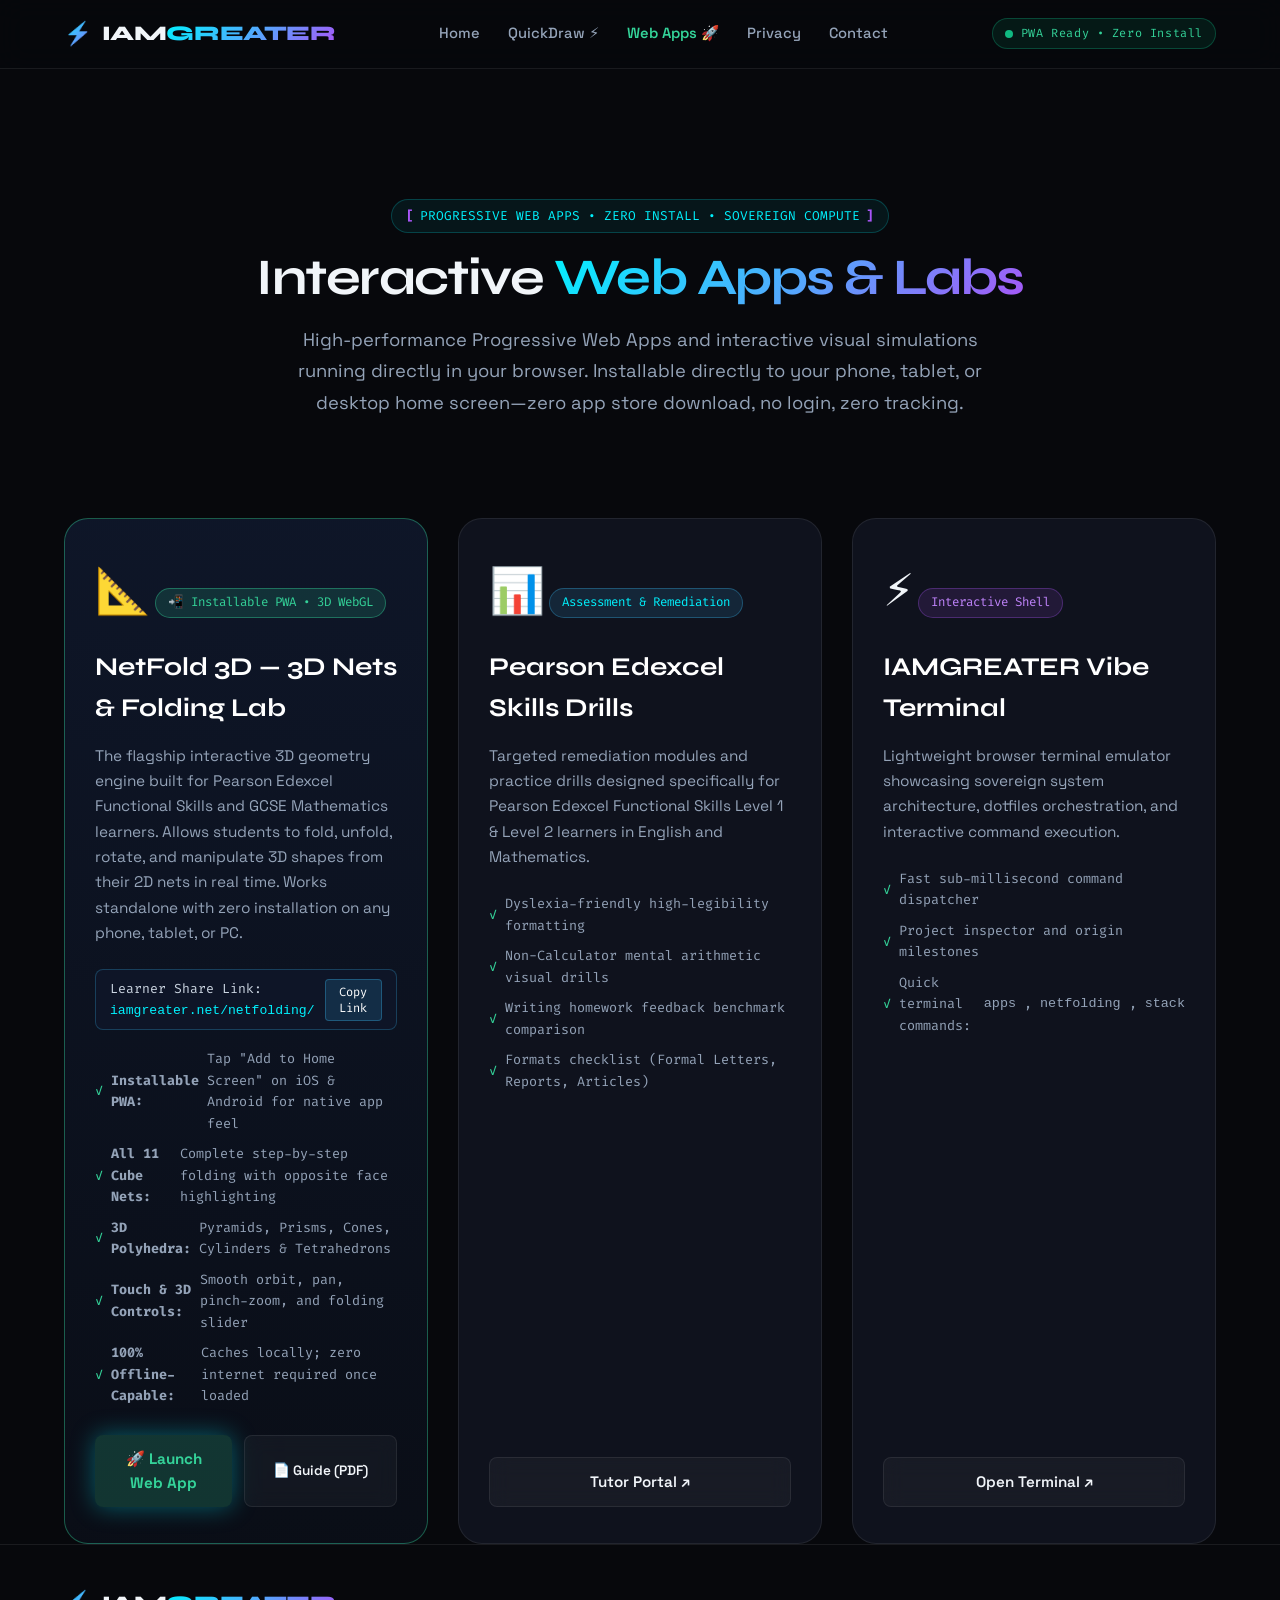
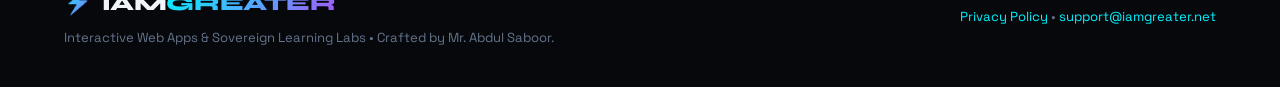
==== apps/index.html @ f7aa3340 "Elevate to Web Apps hub: PWA support for NetFold 3D with manifest and service worker" ====
<!DOCTYPE html>
<html lang="en">
<head>
  <meta charset="UTF-8">
  <meta name="viewport" content="width=device-width, initial-scale=1.0">
  <title>Interactive Web Apps & Learning Labs | IAMGREATER</title>
  <meta name="description" content="Free, zero-install Progressive Web Apps (PWAs) and interactive educational tools by IAMGREATER. 3D Maths net folding visualizers, functional skills tools, and browser utilities.">
  <link rel="preconnect" href="https://fonts.googleapis.com">
  <link rel="preconnect" href="https://fonts.gstatic.com" crossorigin>
  <link href="https://fonts.googleapis.com/css2?family=Fira+Code:wght@400;500;600&family=Space+Grotesk:wght@300;400;500;600;700&family=Syne:wght@700;800&display=swap" rel="stylesheet">
  <link rel="stylesheet" href="../styles.css">
  <link rel="icon" type="image/svg+xml" href="data:image/svg+xml,<svg xmlns='http://www.w3.org/2000/svg' viewBox='0 0 100 100'><text y='.9em' font-size='90'>🚀</text></svg>">
  <style>
    .apps-hero {
      padding: 130px 0 60px;
      text-align: center;
      position: relative;
    }
    .apps-grid {
      display: grid;
      grid-template-columns: repeat(auto-fit, minmax(340px, 1fr));
      gap: 30px;
      margin-top: 40px;
    }
    .app-card {
      background: var(--bg-card);
      border: 1px solid var(--border-color);
      border-radius: var(--radius-lg);
      padding: 36px 30px;
      position: relative;
      overflow: hidden;
      display: flex;
      flex-direction: column;
      justify-content: space-between;
      transition: all var(--transition-normal);
    }
    .app-card:hover {
      border-color: var(--border-hover);
      transform: translateY(-6px);
      box-shadow: 0 20px 40px rgba(0, 0, 0, 0.6), 0 0 30px rgba(56, 189, 248, 0.15);
    }
    .app-card.featured {
      border-color: rgba(52, 211, 153, 0.4);
      background: linear-gradient(180deg, rgba(15, 23, 42, 0.95) 0%, rgba(10, 14, 23, 0.98) 100%);
    }
    .app-card.featured:hover {
      border-color: rgba(52, 211, 153, 0.8);
      box-shadow: 0 20px 40px rgba(0, 0, 0, 0.6), 0 0 35px rgba(52, 211, 153, 0.25);
    }
    .app-icon-wrap {
      font-size: 2.8rem;
      margin-bottom: 20px;
      display: inline-block;
    }
    .app-badge {
      font-family: var(--font-mono);
      font-size: 0.78rem;
      padding: 4px 12px;
      border-radius: 999px;
      background: rgba(56, 189, 248, 0.12);
      border: 1px solid rgba(56, 189, 248, 0.3);
      color: var(--accent-cyan);
      display: inline-block;
      margin-bottom: 16px;
    }
    .app-badge.pwa {
      background: rgba(52, 211, 153, 0.15);
      border-color: rgba(52, 211, 153, 0.4);
      color: #34d399;
    }
    .app-title {
      font-family: var(--font-heading);
      font-size: 1.6rem;
      font-weight: 700;
      color: #fff;
      margin-bottom: 14px;
    }
    .app-desc {
      color: var(--text-secondary);
      font-size: 0.96rem;
      line-height: 1.65;
      margin-bottom: 24px;
      flex-grow: 1;
    }
    .app-features {
      list-style: none;
      padding: 0;
      margin: 0 0 28px 0;
      display: flex;
      flex-direction: column;
      gap: 9px;
    }
    .app-features li {
      font-family: var(--font-mono);
      font-size: 0.84rem;
      color: #94a3b8;
      display: flex;
      align-items: center;
      gap: 8px;
    }
    .app-features li span {
      color: #34d399;
    }
    .app-actions {
      display: flex;
      gap: 12px;
      flex-wrap: wrap;
    }
    .share-pill {
      background: rgba(15, 23, 42, 0.8);
      border: 1px solid rgba(56, 189, 248, 0.25);
      padding: 8px 14px;
      border-radius: var(--radius-sm);
      display: flex;
      align-items: center;
      justify-content: space-between;
      gap: 10px;
      margin-bottom: 18px;
      font-family: var(--font-mono);
      font-size: 0.82rem;
      color: #cbd5e1;
    }
    .share-pill code {
      color: var(--accent-cyan);
    }
    .btn-copy {
      background: rgba(56, 189, 248, 0.15);
      border: 1px solid rgba(56, 189, 248, 0.3);
      color: #fff;
      padding: 4px 10px;
      border-radius: 4px;
      cursor: pointer;
      font-size: 0.75rem;
      font-family: var(--font-mono);
      transition: all 0.2s ease;
    }
    .btn-copy:hover {
      background: rgba(56, 189, 248, 0.3);
      color: var(--accent-cyan);
    }
    .toast-notice {
      position: fixed;
      bottom: 24px;
      right: 24px;
      background: #10b981;
      color: #fff;
      padding: 12px 20px;
      border-radius: 8px;
      font-family: var(--font-mono);
      font-size: 0.85rem;
      font-weight: 600;
      box-shadow: 0 10px 25px rgba(0,0,0,0.5);
      opacity: 0;
      transform: translateY(10px);
      transition: all 0.25s ease;
      pointer-events: none;
      z-index: 9999;
    }
    .toast-notice.show {
      opacity: 1;
      transform: translateY(0);
    }
  </style>
</head>
<body class="dark-theme">

  <!-- Background Animated Mesh -->
  <div class="mesh-bg"></div>
  <div class="grid-overlay"></div>

  <!-- Header -->
  <header class="navbar">
    <div class="container nav-content">
      <a href="../index.html" class="brand">
        <span class="brand-glyph">⚡</span>
        <span class="brand-text">IAM<span class="brand-accent">GREATER</span></span>
      </a>

      <nav class="nav-links">
        <a href="../index.html">Home</a>
        <a href="../quickdraw.html">QuickDraw ⚡</a>
        <a href="index.html" style="color:#34d399; font-weight:600;">Web Apps 🚀</a>
        <a href="../privacy.html">Privacy</a>
        <a href="../index.html#connect">Contact</a>
      </nav>

      <div class="nav-right">
        <span class="status-pill">
          <span class="pulse-beacon"></span>
          <span class="status-text">PWA Ready • Zero Install</span>
        </span>
      </div>
    </div>
  </header>

  <!-- Apps Hero -->
  <section class="apps-hero">
    <div class="container">
      <div class="hero-tag" style="justify-content: center; margin-bottom: 16px;">
        <span class="cyber-bracket">[</span>
        <span class="tag-label">PROGRESSIVE WEB APPS • ZERO INSTALL • SOVEREIGN COMPUTE</span>
        <span class="cyber-bracket">]</span>
      </div>

      <h1 class="hero-heading" style="font-size: 3.2rem; margin-bottom: 16px;">
        Interactive <span class="gradient-text">Web Apps & Labs</span>
      </h1>
      <p style="font-size: 1.15rem; color: var(--text-secondary); max-width: 720px; margin: 0 auto; line-height: 1.7;">
        High-performance Progressive Web Apps and interactive visual simulations running directly in your browser. Installable directly to your phone, tablet, or desktop home screen—zero app store download, no login, zero tracking.
      </p>
    </div>
  </section>

  <!-- Apps Catalog -->
  <section class="section" style="padding-top: 0;">
    <div class="container">
      <div class="apps-grid">

        <!-- App 1: NetFold 3D -->
        <article class="app-card featured">
          <div>
            <div class="app-icon-wrap">📐</div>
            <span class="app-badge pwa">📲 Installable PWA • 3D WebGL</span>
            <h2 class="app-title">NetFold 3D — 3D Nets & Folding Lab</h2>
            <p class="app-desc">
              The flagship interactive 3D geometry engine built for Pearson Edexcel Functional Skills and GCSE Mathematics learners. Allows students to fold, unfold, rotate, and manipulate 3D shapes from their 2D nets in real time. Works standalone with zero installation on any phone, tablet, or PC.
            </p>
            
            <div class="share-pill">
              <span>Learner Share Link: <code>iamgreater.net/netfolding/</code></span>
              <button class="btn-copy" onclick="copyLink('https://iamgreater.net/netfolding/')">Copy Link</button>
            </div>

            <ul class="app-features">
              <li><span>✓</span> <strong>Installable PWA:</strong> Tap "Add to Home Screen" on iOS & Android for native app feel</li>
              <li><span>✓</span> <strong>All 11 Cube Nets:</strong> Complete step-by-step folding with opposite face highlighting</li>
              <li><span>✓</span> <strong>3D Polyhedra:</strong> Pyramids, Prisms, Cones, Cylinders & Tetrahedrons</li>
              <li><span>✓</span> <strong>Touch & 3D Controls:</strong> Smooth orbit, pan, pinch-zoom, and folding slider</li>
              <li><span>✓</span> <strong>100% Offline-Capable:</strong> Caches locally; zero internet required once loaded</li>
            </ul>
          </div>
          <div class="app-actions">
            <a href="../netfolding/" class="btn btn-cyber" style="flex: 1; text-align: center; background: rgba(52, 211, 153, 0.2); border-color: rgba(52, 211, 153, 0.6); color: #34d399;">🚀 Launch Web App</a>
            <a href="../netfolding/USER_GUIDE.pdf" target="_blank" class="btn btn-glass" style="font-size: 0.85rem;">📄 Guide (PDF)</a>
          </div>
        </article>

        <!-- App 2: Functional Skills Revision Hub -->
        <article class="app-card">
          <div>
            <div class="app-icon-wrap">📊</div>
            <span class="app-badge" style="background: rgba(56, 189, 248, 0.12); border-color: rgba(56, 189, 248, 0.3); color: var(--accent-cyan);">Assessment & Remediation</span>
            <h2 class="app-title">Pearson Edexcel Skills Drills</h2>
            <p class="app-desc">
              Targeted remediation modules and practice drills designed specifically for Pearson Edexcel Functional Skills Level 1 & Level 2 learners in English and Mathematics.
            </p>
            <ul class="app-features">
              <li><span>✓</span> Dyslexia-friendly high-legibility formatting</li>
              <li><span>✓</span> Non-Calculator mental arithmetic visual drills</li>
              <li><span>✓</span> Writing homework feedback benchmark comparison</li>
              <li><span>✓</span> Formats checklist (Formal Letters, Reports, Articles)</li>
            </ul>
          </div>
          <div class="app-actions">
            <a href="../index.html#connect" class="btn btn-glass" style="width: 100%; text-align: center;">Tutor Portal ↗</a>
          </div>
        </article>

        <!-- App 3: Sovereign Vibe Terminal -->
        <article class="app-card">
          <div>
            <div class="app-icon-wrap">⚡</div>
            <span class="app-badge" style="background: rgba(168, 85, 247, 0.12); border-color: rgba(168, 85, 247, 0.3); color: #c084fc;">Interactive Shell</span>
            <h2 class="app-title">IAMGREATER Vibe Terminal</h2>
            <p class="app-desc">
              Lightweight browser terminal emulator showcasing sovereign system architecture, dotfiles orchestration, and interactive command execution.
            </p>
            <ul class="app-features">
              <li><span>✓</span> Fast sub-millisecond command dispatcher</li>
              <li><span>✓</span> Project inspector and origin milestones</li>
              <li><span>✓</span> Quick terminal commands: <code>apps</code>, <code>netfolding</code>, <code>stack</code></li>
            </ul>
          </div>
          <div class="app-actions">
            <a href="../index.html#terminal" class="btn btn-glass" style="width: 100%; text-align: center;">Open Terminal ↗</a>
          </div>
        </article>

      </div>
    </div>
  </section>

  <!-- Footer -->
  <footer class="footer">
    <div class="container footer-content">
      <div class="footer-left">
        <div class="brand">
          <span class="brand-glyph">⚡</span>
          <span class="brand-text">IAM<span class="brand-accent">GREATER</span></span>
        </div>
        <p class="footer-sub">Interactive Web Apps & Sovereign Learning Labs • Crafted by Mr. Abdul Saboor.</p>
      </div>
      <div class="footer-right">
        <p><a href="../privacy.html" style="color:var(--accent-cyan); text-decoration:none;">Privacy Policy</a> • <a href="mailto:support@iamgreater.net" style="color:var(--accent-cyan); text-decoration:none;">support@iamgreater.net</a></p>
      </div>
    </div>
  </footer>

  <div id="toast" class="toast-notice">Link copied to clipboard!</div>

  <script>
    function copyLink(url) {
      navigator.clipboard.writeText(url).then(() => {
        const toast = document.getElementById('toast');
        toast.classList.add('show');
        setTimeout(() => toast.classList.remove('show'), 2500);
      }).catch(() => {
        prompt('Copy link:', url);
      });
    }
  </script>

</body>
</html>
---- styles.css ----
/* ==========================================================================
   IAMGREATER.net — CYBER VIBE STYLESHEET
   Sovereign, Dark Mode, Terminal & Agentic Aesthetics
   ========================================================================== */

:root {
  --bg-deep: #07080c;
  --bg-card: #0f121d;
  --bg-card-hover: #161a29;
  --border-color: rgba(255, 255, 255, 0.08);
  --border-glow: rgba(0, 242, 254, 0.3);
  
  --text-primary: #f1f5f9;
  --text-secondary: #94a3b8;
  --text-muted: #64748b;
  
  --accent-cyan: #00f2fe;
  --accent-blue: #4facfe;
  --accent-violet: #a855f7;
  --accent-emerald: #10b981;
  --accent-orange: #f97316;

  --gradient-vibe: linear-gradient(135deg, #00f2fe 0%, #4facfe 50%, #a855f7 100%);
  --gradient-glow: radial-gradient(circle at 50% 0%, rgba(0, 242, 254, 0.15) 0%, transparent 70%);

  --font-heading: 'Syne', sans-serif;
  --font-body: 'Space Grotesk', system-ui, sans-serif;
  --font-mono: 'Fira Code', monospace;

  --radius-sm: 8px;
  --radius-md: 14px;
  --radius-lg: 24px;
  --transition: all 0.25s cubic-bezier(0.16, 1, 0.3, 1);
}

*, *::before, *::after {
  box-sizing: border-box;
  margin: 0;
  padding: 0;
}

html {
  scroll-behavior: smooth;
  font-size: 16px;
  background-color: var(--bg-deep);
}

body.dark-theme {
  background-color: var(--bg-deep);
  color: var(--text-primary);
  font-family: var(--font-body);
  line-height: 1.6;
  overflow-x: hidden;
  position: relative;
}

/* Background Animated Glows */
.mesh-bg {
  position: fixed;
  top: 0;
  left: 0;
  width: 100vw;
  height: 100vh;
  background: 
    radial-gradient(circle at 15% 20%, rgba(0, 242, 254, 0.08) 0%, transparent 40%),
    radial-gradient(circle at 85% 30%, rgba(168, 85, 247, 0.08) 0%, transparent 45%),
    radial-gradient(circle at 50% 80%, rgba(79, 172, 254, 0.06) 0%, transparent 50%);
  pointer-events: none;
  z-index: -2;
}

.grid-overlay {
  position: fixed;
  top: 0;
  left: 0;
  width: 100vw;
  height: 100vh;
  background-size: 50px 50px;
  background-image: 
    linear-gradient(to right, rgba(255, 255, 255, 0.02) 1px, transparent 1px),
    linear-gradient(to bottom, rgba(255, 255, 255, 0.02) 1px, transparent 1px);
  pointer-events: none;
  z-index: -1;
}

.container {
  width: 90%;
  max-width: 1180px;
  margin-left: auto;
  margin-right: auto;
}

/* ==========================================================================
   HEADER / NAVBAR
   ========================================================================== */
.navbar {
  position: sticky;
  top: 0;
  z-index: 1000;
  background: rgba(7, 8, 12, 0.85);
  backdrop-filter: blur(14px);
  border-bottom: 1px solid var(--border-color);
  padding: 16px 0;
}

.nav-content {
  display: flex;
  justify-content: space-between;
  align-items: center;
}

.brand {
  display: flex;
  align-items: center;
  gap: 10px;
  text-decoration: none;
  color: var(--text-primary);
  font-family: var(--font-heading);
  font-size: 1.3rem;
  font-weight: 800;
  letter-spacing: -0.02em;
}

.brand-glyph {
  font-size: 1.4rem;
  background: var(--gradient-vibe);
  -webkit-background-clip: text;
  -webkit-text-fill-color: transparent;
}

.brand-accent {
  background: var(--gradient-vibe);
  -webkit-background-clip: text;
  -webkit-text-fill-color: transparent;
}

.nav-links {
  display: flex;
  gap: 28px;
}

.nav-links a {
  color: var(--text-secondary);
  text-decoration: none;
  font-size: 0.92rem;
  font-weight: 500;
  transition: var(--transition);
}

.nav-links a:hover {
  color: var(--accent-cyan);
}

.nav-right {
  display: flex;
  align-items: center;
  gap: 16px;
}

.status-pill {
  display: flex;
  align-items: center;
  gap: 8px;
  background: rgba(16, 185, 129, 0.1);
  border: 1px solid rgba(16, 185, 129, 0.3);
  padding: 5px 12px;
  border-radius: 50px;
}

.pulse-beacon {
  width: 8px;
  height: 8px;
  background: var(--accent-emerald);
  border-radius: 50%;
  animation: pulse-beacon 2s infinite;
}

@keyframes pulse-beacon {
  0% { transform: scale(0.9); box-shadow: 0 0 0 0 rgba(16, 185, 129, 0.7); }
  70% { transform: scale(1.1); box-shadow: 0 0 0 6px rgba(16, 185, 129, 0); }
  100% { transform: scale(0.9); box-shadow: 0 0 0 0 rgba(16, 185, 129, 0); }
}

.status-text {
  font-family: var(--font-mono);
  font-size: 0.74rem;
  color: #34d399;
  letter-spacing: 0.05em;
}

.nav-toggle {
  display: none;
  background: none;
  border: none;
  cursor: pointer;
  padding: 8px;
}

.nav-toggle span {
  display: block;
  width: 22px;
  height: 2px;
  background: var(--text-primary);
  margin: 5px 0;
}

/* ==========================================================================
   HERO
   ========================================================================== */
.hero {
  padding: 90px 0 60px;
  text-align: center;
  position: relative;
}

.hero-tag {
  display: inline-flex;
  align-items: center;
  gap: 6px;
  font-family: var(--font-mono);
  font-size: 0.8rem;
  color: var(--accent-cyan);
  background: rgba(0, 242, 254, 0.06);
  border: 1px solid rgba(0, 242, 254, 0.2);
  padding: 6px 14px;
  border-radius: 50px;
  margin-bottom: 24px;
}

.cyber-bracket {
  color: var(--accent-violet);
  font-weight: bold;
}

.hero-heading {
  font-family: var(--font-heading);
  font-size: 3.6rem;
  line-height: 1.15;
  margin-bottom: 24px;
  max-width: 900px;
  margin-left: auto;
  margin-right: auto;
  letter-spacing: -0.03em;
}

.gradient-text {
  background: var(--gradient-vibe);
  -webkit-background-clip: text;
  -webkit-text-fill-color: transparent;
}

.hero-subtext {
  font-size: 1.18rem;
  color: var(--text-secondary);
  max-width: 720px;
  margin: 0 auto 40px;
  line-height: 1.7;
}

.hero-actions {
  display: flex;
  justify-content: center;
  gap: 18px;
  flex-wrap: wrap;
  margin-bottom: 60px;
}

.btn {
  display: inline-flex;
  align-items: center;
  justify-content: center;
  padding: 12px 28px;
  border-radius: var(--radius-sm);
  font-size: 0.95rem;
  font-weight: 600;
  text-decoration: none;
  cursor: pointer;
  transition: var(--transition);
}

.btn-cyber {
  background: var(--gradient-vibe);
  color: #07080c;
  font-weight: 700;
  box-shadow: 0 0 25px rgba(0, 242, 254, 0.35);
  border: none;
}

.btn-cyber:hover {
  transform: translateY(-2px);
  box-shadow: 0 0 35px rgba(0, 242, 254, 0.6);
}

.btn-glass {
  background: rgba(255, 255, 255, 0.04);
  color: var(--text-primary);
  border: 1px solid var(--border-color);
  backdrop-filter: blur(10px);
}

.btn-glass:hover {
  background: rgba(255, 255, 255, 0.08);
  border-color: var(--accent-cyan);
  transform: translateY(-2px);
}

.metric-ribbon {
  display: grid;
  grid-template-columns: repeat(4, 1fr);
  gap: 16px;
  max-width: 860px;
  margin: 0 auto;
}

.metric-card {
  background: rgba(15, 18, 29, 0.6);
  border: 1px solid var(--border-color);
  border-radius: var(--radius-md);
  padding: 18px 12px;
  text-align: center;
  transition: var(--transition);
}

.metric-card:hover {
  border-color: var(--border-glow);
  transform: translateY(-3px);
}

.metric-val {
  display: block;
  font-family: var(--font-heading);
  font-size: 1.5rem;
  font-weight: 800;
  color: var(--accent-cyan);
  margin-bottom: 4px;
}

.metric-key {
  font-size: 0.78rem;
  color: var(--text-muted);
  text-transform: uppercase;
  letter-spacing: 0.08em;
}

/* ==========================================================================
   INTERACTIVE TERMINAL
   ========================================================================== */
.terminal-section {
  padding: 50px 0;
}

.terminal-wrapper {
  background: #090b12;
  border: 1px solid rgba(0, 242, 254, 0.25);
  border-radius: var(--radius-md);
  box-shadow: 0 12px 40px rgba(0, 0, 0, 0.6), 0 0 20px rgba(0, 242, 254, 0.1);
  overflow: hidden;
  font-family: var(--font-mono);
}

.terminal-header {
  background: #111422;
  padding: 12px 18px;
  display: flex;
  align-items: center;
  justify-content: space-between;
  border-bottom: 1px solid rgba(255, 255, 255, 0.06);
}

.window-buttons {
  display: flex;
  gap: 8px;
}

.btn-dot {
  width: 11px;
  height: 11px;
  border-radius: 50%;
  display: inline-block;
}

.btn-dot.close { background: #ff5f56; }
.btn-dot.min { background: #ffbd2e; }
.btn-dot.max { background: #27c93f; }

.terminal-title {
  font-size: 0.8rem;
  color: var(--text-secondary);
}

.terminal-meta {
  font-size: 0.72rem;
  color: var(--text-muted);
}

.terminal-body {
  padding: 24px;
  min-height: 280px;
  max-height: 440px;
  overflow-y: auto;
  font-size: 0.88rem;
  line-height: 1.7;
}

.terminal-line {
  margin-bottom: 6px;
  word-break: break-word;
}

.system-msg {
  color: var(--text-secondary);
}

.terminal-quick-actions {
  display: flex;
  gap: 8px;
  flex-wrap: wrap;
  margin: 14px 0 20px;
}

.quick-cmd {
  background: rgba(255, 255, 255, 0.05);
  border: 1px solid rgba(255, 255, 255, 0.1);
  color: var(--accent-cyan);
  padding: 4px 10px;
  border-radius: 4px;
  font-family: var(--font-mono);
  font-size: 0.78rem;
  cursor: pointer;
  transition: var(--transition);
}

.quick-cmd:hover {
  background: rgba(0, 242, 254, 0.15);
  border-color: var(--accent-cyan);
  color: #ffffff;
}

.terminal-input-row {
  display: flex;
  align-items: center;
  gap: 8px;
  margin-top: 14px;
}

.prompt-symbol {
  color: var(--accent-cyan);
  font-weight: 600;
}

#terminalInput {
  background: transparent;
  border: none;
  outline: none;
  color: #ffffff;
  font-family: var(--font-mono);
  font-size: 0.9rem;
  flex: 1;
}

/* ==========================================================================
   SHOWCASE / PROJECTS
   ========================================================================== */
.showcase-section,
.stack-section,
.ideas-section,
.connect-section {
  padding: 90px 0;
}

.section-title-wrap {
  text-align: center;
  margin-bottom: 50px;
}

.section-badge {
  font-family: var(--font-mono);
  font-size: 0.76rem;
  color: var(--accent-cyan);
  letter-spacing: 0.12em;
  display: block;
  margin-bottom: 12px;
}

.section-heading {
  font-family: var(--font-heading);
  font-size: 2.5rem;
  margin-bottom: 16px;
  letter-spacing: -0.02em;
}

.section-desc {
  font-size: 1.05rem;
  color: var(--text-secondary);
  max-width: 600px;
  margin: 0 auto;
}

.filter-bar {
  display: flex;
  justify-content: center;
  gap: 10px;
  flex-wrap: wrap;
  margin-bottom: 40px;
}

.filter-btn {
  background: var(--bg-card);
  border: 1px solid var(--border-color);
  color: var(--text-secondary);
  padding: 8px 18px;
  border-radius: 50px;
  font-size: 0.85rem;
  cursor: pointer;
  transition: var(--transition);
}

.filter-btn:hover,
.filter-btn.active {
  background: rgba(0, 242, 254, 0.1);
  border-color: var(--accent-cyan);
  color: var(--accent-cyan);
}

.projects-grid {
  display: grid;
  grid-template-columns: repeat(auto-fit, minmax(320px, 1fr));
  gap: 26px;
}

.project-card {
  background: var(--bg-card);
  border: 1px solid var(--border-color);
  border-radius: var(--radius-md);
  padding: 30px;
  position: relative;
  overflow: hidden;
  transition: var(--transition);
  display: flex;
  flex-direction: column;
}

.project-card:hover {
  transform: translateY(-6px);
  border-color: var(--border-glow);
  box-shadow: 0 10px 30px rgba(0, 242, 254, 0.12);
}

.project-tags {
  display: flex;
  gap: 8px;
  margin-bottom: 16px;
  flex-wrap: wrap;
}

.tag {
  font-family: var(--font-mono);
  font-size: 0.72rem;
  background: rgba(255, 255, 255, 0.04);
  color: var(--accent-cyan);
  padding: 3px 8px;
  border-radius: 4px;
}

.project-name {
  font-family: var(--font-heading);
  font-size: 1.35rem;
  margin-bottom: 12px;
  color: var(--text-primary);
}

.project-summary {
  font-size: 0.92rem;
  color: var(--text-secondary);
  line-height: 1.6;
  margin-bottom: 24px;
}

.project-meta {
  margin-top: auto;
  padding-top: 18px;
  border-top: 1px solid var(--border-color);
  display: flex;
  justify-content: space-between;
  font-size: 0.78rem;
  color: var(--text-muted);
  margin-bottom: 18px;
}

.project-links {
  display: flex;
  gap: 12px;
}

.link-btn {
  color: var(--accent-cyan);
  text-decoration: none;
  font-size: 0.88rem;
  font-weight: 600;
  transition: var(--transition);
}

.link-btn:hover {
  color: #ffffff;
}

.btn-inspect {
  background: none;
  border: none;
  color: var(--text-muted);
  font-size: 0.82rem;
  cursor: pointer;
  transition: var(--transition);
}

.btn-inspect:hover {
  color: var(--text-primary);
}

/* ==========================================================================
   THE STACK
   ========================================================================== */
.stack-grid {
  display: grid;
  grid-template-columns: repeat(auto-fit, minmax(250px, 1fr));
  gap: 22px;
}

.stack-box {
  background: var(--bg-card);
  border: 1px solid var(--border-color);
  border-radius: var(--radius-md);
  padding: 28px;
  transition: var(--transition);
}

.stack-box:hover {
  border-color: rgba(168, 85, 247, 0.4);
  transform: translateY(-4px);
}

.stack-icon {
  font-size: 2.2rem;
  margin-bottom: 14px;
}

.stack-box h3 {
  font-family: var(--font-heading);
  font-size: 1.15rem;
  margin-bottom: 10px;
}

.stack-box p {
  font-size: 0.88rem;
  color: var(--text-secondary);
  line-height: 1.6;
}

/* ==========================================================================
   IDEAS & MANIFESTOS
   ========================================================================== */
.ideas-layout {
  display: grid;
  grid-template-columns: repeat(auto-fit, minmax(320px, 1fr));
  gap: 26px;
}

.idea-card {
  background: linear-gradient(180deg, var(--bg-card) 0%, rgba(15, 18, 29, 0.4) 100%);
  border: 1px solid var(--border-color);
  border-radius: var(--radius-md);
  padding: 32px;
  transition: var(--transition);
}

.idea-card:hover {
  border-color: rgba(0, 242, 254, 0.3);
}

.idea-date {
  font-family: var(--font-mono);
  font-size: 0.76rem;
  color: var(--accent-violet);
  margin-bottom: 12px;
}

.idea-title {
  font-family: var(--font-heading);
  font-size: 1.3rem;
  margin-bottom: 14px;
}

.idea-body {
  font-size: 0.94rem;
  color: var(--text-secondary);
  line-height: 1.7;
}

/* ==========================================================================
   CONNECT & FOOTER
   ========================================================================== */
.connect-card {
  background: linear-gradient(135deg, rgba(15, 18, 29, 0.9) 0%, rgba(22, 26, 41, 0.9) 100%);
  border: 1px solid rgba(0, 242, 254, 0.25);
  border-radius: var(--radius-lg);
  padding: 50px 30px;
  text-align: center;
  box-shadow: 0 10px 40px rgba(0, 0, 0, 0.4);
}

.connect-header h2 {
  font-family: var(--font-heading);
  font-size: 2.2rem;
  margin: 12px 0 14px;
}

.connect-header p {
  color: var(--text-secondary);
  margin-bottom: 34px;
}

.connect-channels {
  display: flex;
  justify-content: center;
  gap: 16px;
  flex-wrap: wrap;
}

.channel-btn {
  display: inline-flex;
  align-items: center;
  gap: 10px;
  background: rgba(255, 255, 255, 0.04);
  border: 1px solid var(--border-color);
  color: var(--text-primary);
  padding: 12px 22px;
  border-radius: var(--radius-sm);
  text-decoration: none;
  font-weight: 500;
  transition: var(--transition);
}

.channel-btn:hover {
  background: rgba(0, 242, 254, 0.1);
  border-color: var(--accent-cyan);
  color: var(--accent-cyan);
  transform: translateY(-2px);
}

.footer {
  border-top: 1px solid var(--border-color);
  padding: 40px 0;
  background: var(--bg-deep);
}

.footer-content {
  display: flex;
  justify-content: space-between;
  align-items: center;
  flex-wrap: wrap;
  gap: 20px;
}

.footer-sub {
  font-size: 0.82rem;
  color: var(--text-muted);
  margin-top: 6px;
}

.footer-right p {
  font-size: 0.82rem;
  color: var(--text-muted);
}

/* ==========================================================================
   ORIGIN / JOURNEY SECTION
   ========================================================================== */
.journey-section {
  padding: 90px 0;
  border-top: 1px solid var(--border-color);
  background: radial-gradient(circle at 50% 10%, rgba(56, 189, 248, 0.04) 0%, transparent 60%);
}

.timeline-grid {
  display: grid;
  grid-template-columns: repeat(auto-fit, minmax(320px, 1fr));
  gap: 28px;
  margin-top: 40px;
}

.timeline-card {
  position: relative;
  background: var(--bg-card);
  border: 1px solid var(--border-color);
  border-radius: var(--radius-md);
  padding: 32px 28px;
  display: flex;
  flex-direction: column;
  gap: 14px;
  transition: all var(--transition-normal);
  overflow: hidden;
}

.timeline-card:hover {
  border-color: var(--border-hover);
  transform: translateY(-4px);
  box-shadow: 0 16px 36px rgba(0, 0, 0, 0.4);
}

.timeline-card::before {
  content: '';
  position: absolute;
  top: 0;
  left: 0;
  right: 0;
  height: 3px;
  background: linear-gradient(90deg, var(--accent-cyan), var(--accent-violet));
  opacity: 0.7;
}

.timeline-header {
  display: flex;
  align-items: center;
  justify-content: space-between;
}

.timeline-badge {
  font-family: var(--font-mono);
  font-size: 0.85rem;
  font-weight: 600;
  padding: 4px 12px;
  border-radius: 999px;
  background: rgba(56, 189, 248, 0.12);
  color: var(--accent-cyan);
  border: 1px solid rgba(56, 189, 248, 0.25);
}

.timeline-icon {
  font-size: 1.5rem;
}

.timeline-title {
  font-family: var(--font-heading);
  font-size: 1.25rem;
  color: var(--text-primary);
  margin: 0;
}

.timeline-desc {
  font-size: 0.95rem;
  line-height: 1.6;
  color: var(--text-secondary);
}

.timeline-code-snippet {
  background: #050609;
  border: 1px solid rgba(255, 255, 255, 0.08);
  border-radius: var(--radius-sm);
  padding: 12px 14px;
  font-family: var(--font-mono);
  font-size: 0.82rem;
  color: #fbbf24;
  line-height: 1.5;
  margin-top: 4px;
}

/* ==========================================================================
   RESPONSIVE DESIGN
   ========================================================================== */
@media (max-width: 768px) {
  .nav-links {
    display: none;
  }

  .nav-links.open {
    display: flex;
    flex-direction: column;
    position: absolute;
    top: 100%;
    left: 0;
    width: 100%;
    background: var(--bg-deep);
    padding: 20px;
    border-bottom: 1px solid var(--border-color);
  }

  .nav-toggle {
    display: block;
  }

  .hero-heading {
    font-size: 2.3rem;
  }

  .metric-ribbon {
    grid-template-columns: 1fr 1fr;
  }

  .footer-content {
    flex-direction: column;
    text-align: center;
  }
}
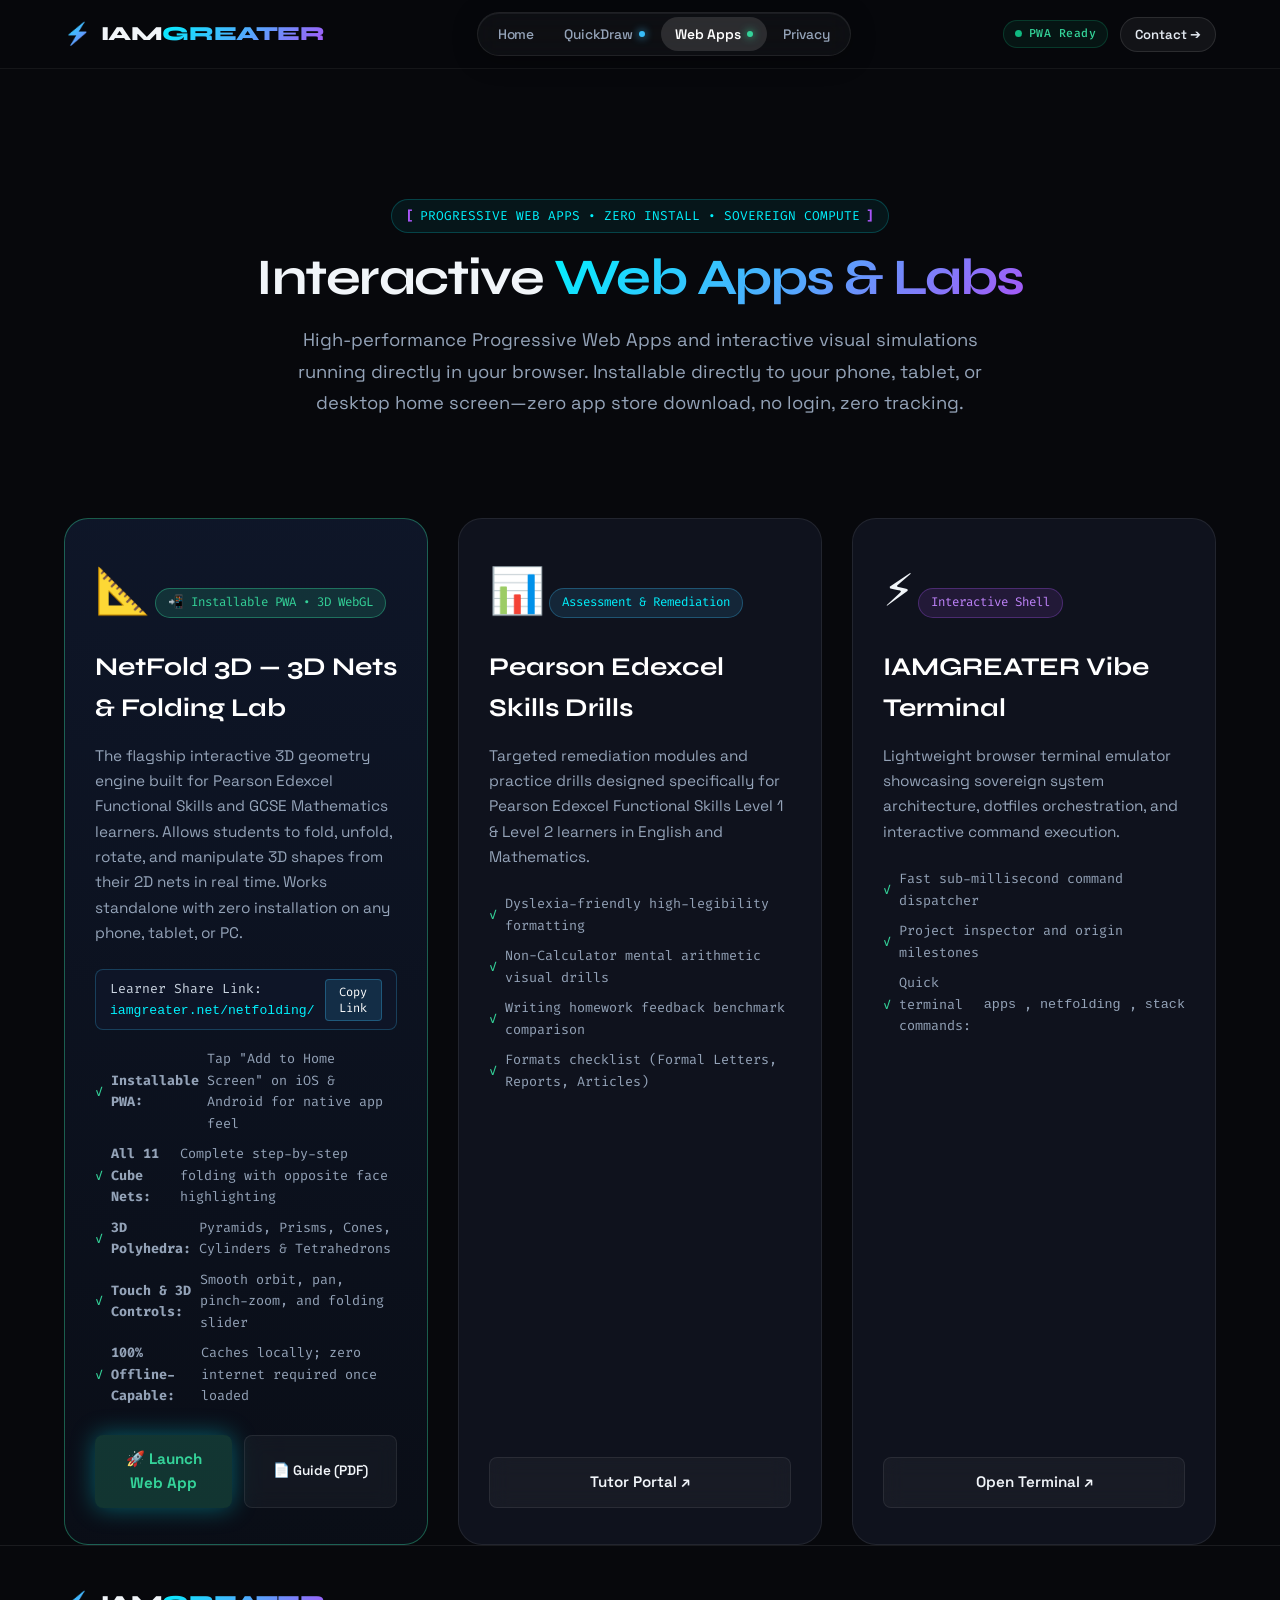
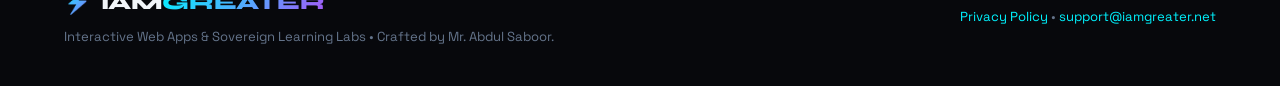
==== commit 753a0bc3: "Refactor top navigation to smart floating glass capsule design" ====
--- a/apps/index.html
+++ b/apps/index.html
@@ -178,17 +178,17 @@
 
       <nav class="nav-links">
         <a href="../index.html">Home</a>
-        <a href="../quickdraw.html">QuickDraw ⚡</a>
-        <a href="index.html" style="color:#34d399; font-weight:600;">Web Apps 🚀</a>
+        <a href="../quickdraw.html">QuickDraw <span class="nav-dot cyan"></span></a>
+        <a href="index.html" class="active">Web Apps <span class="nav-dot emerald"></span></a>
         <a href="../privacy.html">Privacy</a>
-        <a href="../index.html#connect">Contact</a>
       </nav>
 
       <div class="nav-right">
-        <span class="status-pill">
+        <div class="status-pill">
           <span class="pulse-beacon"></span>
-          <span class="status-text">PWA Ready • Zero Install</span>
-        </span>
+          <span class="status-text">PWA Ready</span>
+        </div>
+        <a href="../index.html#connect" class="btn-nav-connect">Contact ➔</a>
       </div>
     </div>
   </header>
--- a/styles.css
+++ b/styles.css
@@ -97,10 +97,12 @@
   position: sticky;
   top: 0;
   z-index: 1000;
-  background: rgba(7, 8, 12, 0.85);
-  backdrop-filter: blur(14px);
-  border-bottom: 1px solid var(--border-color);
-  padding: 16px 0;
+  background: rgba(7, 8, 12, 0.78);
+  backdrop-filter: blur(18px);
+  -webkit-backdrop-filter: blur(18px);
+  border-bottom: 1px solid rgba(255, 255, 255, 0.06);
+  padding: 12px 0;
+  transition: all 0.3s ease;
 }
 
 .nav-content {
@@ -116,13 +118,13 @@
   text-decoration: none;
   color: var(--text-primary);
   font-family: var(--font-heading);
-  font-size: 1.3rem;
+  font-size: 1.25rem;
   font-weight: 800;
   letter-spacing: -0.02em;
 }
 
 .brand-glyph {
-  font-size: 1.4rem;
+  font-size: 1.35rem;
   background: var(--gradient-vibe);
   -webkit-background-clip: text;
   -webkit-text-fill-color: transparent;
@@ -134,42 +136,80 @@
   -webkit-text-fill-color: transparent;
 }
 
+/* Smart Floating Glass Capsule Nav */
 .nav-links {
   display: flex;
-  gap: 28px;
+  align-items: center;
+  gap: 2px;
+  background: rgba(255, 255, 255, 0.035);
+  border: 1px solid rgba(255, 255, 255, 0.08);
+  box-shadow: 0 4px 24px rgba(0, 0, 0, 0.35), inset 0 1px 0 rgba(255, 255, 255, 0.06);
+  padding: 4px 6px;
+  border-radius: 9999px;
+  backdrop-filter: blur(12px);
 }
 
 .nav-links a {
-  color: var(--text-secondary);
+  display: inline-flex;
+  align-items: center;
+  gap: 6px;
+  color: #94a3b8;
   text-decoration: none;
-  font-size: 0.92rem;
+  font-size: 0.86rem;
   font-weight: 500;
-  transition: var(--transition);
+  padding: 6px 14px;
+  border-radius: 9999px;
+  transition: all 0.2s cubic-bezier(0.16, 1, 0.3, 1);
+  letter-spacing: -0.01em;
 }
 
 .nav-links a:hover {
-  color: var(--accent-cyan);
+  color: #ffffff;
+  background: rgba(255, 255, 255, 0.08);
+}
+
+.nav-links a.active {
+  color: #ffffff;
+  background: rgba(255, 255, 255, 0.12);
+  font-weight: 600;
+}
+
+.nav-dot {
+  width: 6px;
+  height: 6px;
+  border-radius: 50%;
+  display: inline-block;
+}
+
+.nav-dot.cyan {
+  background: #38bdf8;
+  box-shadow: 0 0 8px #38bdf8;
+}
+
+.nav-dot.emerald {
+  background: #34d399;
+  box-shadow: 0 0 8px #34d399;
 }
 
 .nav-right {
   display: flex;
   align-items: center;
-  gap: 16px;
+  gap: 12px;
 }
 
 .status-pill {
   display: flex;
   align-items: center;
-  gap: 8px;
-  background: rgba(16, 185, 129, 0.1);
-  border: 1px solid rgba(16, 185, 129, 0.3);
-  padding: 5px 12px;
-  border-radius: 50px;
+  gap: 7px;
+  background: rgba(16, 185, 129, 0.08);
+  border: 1px solid rgba(16, 185, 129, 0.22);
+  padding: 4px 11px;
+  border-radius: 9999px;
 }
 
 .pulse-beacon {
-  width: 8px;
-  height: 8px;
+  width: 7px;
+  height: 7px;
   background: var(--accent-emerald);
   border-radius: 50%;
   animation: pulse-beacon 2s infinite;
@@ -177,15 +217,39 @@
 
 @keyframes pulse-beacon {
   0% { transform: scale(0.9); box-shadow: 0 0 0 0 rgba(16, 185, 129, 0.7); }
-  70% { transform: scale(1.1); box-shadow: 0 0 0 6px rgba(16, 185, 129, 0); }
+  70% { transform: scale(1.15); box-shadow: 0 0 0 5px rgba(16, 185, 129, 0); }
   100% { transform: scale(0.9); box-shadow: 0 0 0 0 rgba(16, 185, 129, 0); }
 }
 
 .status-text {
   font-family: var(--font-mono);
-  font-size: 0.74rem;
+  font-size: 0.72rem;
   color: #34d399;
-  letter-spacing: 0.05em;
+  letter-spacing: 0.04em;
+  font-weight: 500;
+}
+
+.btn-nav-connect {
+  font-family: var(--font-sans);
+  font-size: 0.82rem;
+  font-weight: 600;
+  color: #e2e8f0;
+  background: rgba(255, 255, 255, 0.05);
+  border: 1px solid rgba(255, 255, 255, 0.1);
+  padding: 6px 14px;
+  border-radius: 9999px;
+  text-decoration: none;
+  transition: all 0.2s ease;
+  display: inline-flex;
+  align-items: center;
+  gap: 5px;
+}
+
+.btn-nav-connect:hover {
+  background: rgba(56, 189, 248, 0.12);
+  border-color: rgba(56, 189, 248, 0.35);
+  color: #38bdf8;
+  transform: translateY(-1px);
 }
 
 .nav-toggle {
@@ -870,6 +934,7 @@
 @media (max-width: 768px) {
   .nav-links {
     display: none;
+    border-radius: var(--radius-md);
   }
 
   .nav-links.open {
@@ -877,11 +942,33 @@
     flex-direction: column;
     position: absolute;
     top: 100%;
-    left: 0;
+    left: 5%;
+    width: 90%;
+    background: rgba(10, 14, 23, 0.98);
+    backdrop-filter: blur(24px);
+    -webkit-backdrop-filter: blur(24px);
+    padding: 18px;
+    border: 1px solid rgba(255, 255, 255, 0.12);
+    border-radius: var(--radius-md);
+    box-shadow: 0 20px 50px rgba(0, 0, 0, 0.85);
+    gap: 6px;
+    margin-top: 8px;
+  }
+
+  .nav-links.open a {
     width: 100%;
-    background: var(--bg-deep);
-    padding: 20px;
-    border-bottom: 1px solid var(--border-color);
+    padding: 10px 14px;
+    border-radius: 8px;
+    font-size: 0.95rem;
+    justify-content: flex-start;
+  }
+
+  .nav-links.open .nav-extra-link {
+    display: inline-flex !important;
+  }
+
+  .btn-nav-connect {
+    display: none;
   }
 
   .nav-toggle {
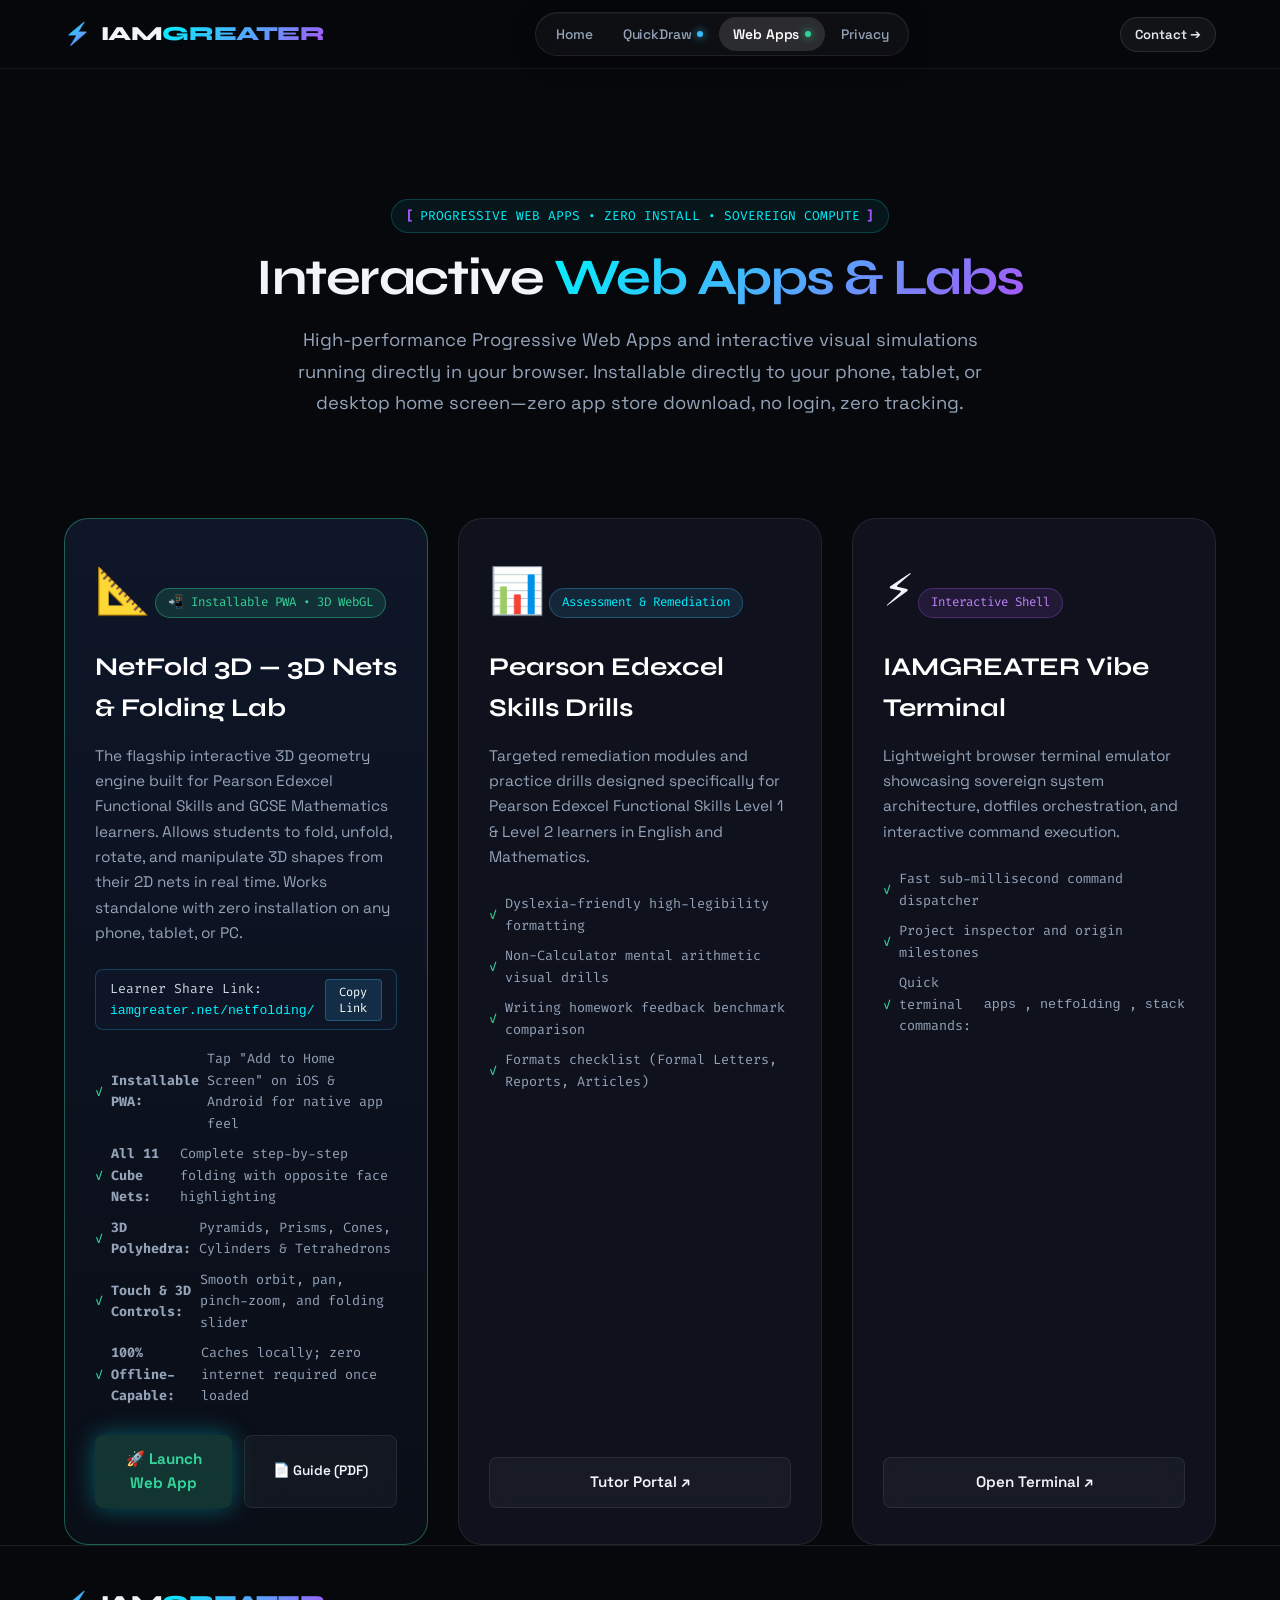
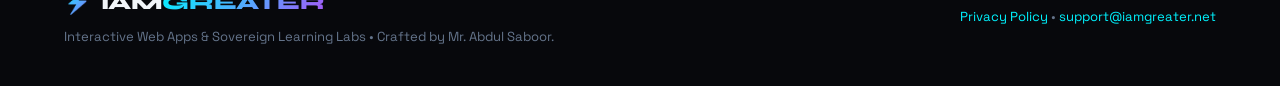
==== commit 4dd030a9: "Remove green vibe coding active beacon pill from navbar" ====
--- a/apps/index.html
+++ b/apps/index.html
@@ -184,10 +184,6 @@
       </nav>
 
       <div class="nav-right">
-        <div class="status-pill">
-          <span class="pulse-beacon"></span>
-          <span class="status-text">PWA Ready</span>
-        </div>
         <a href="../index.html#connect" class="btn-nav-connect">Contact ➔</a>
       </div>
     </div>
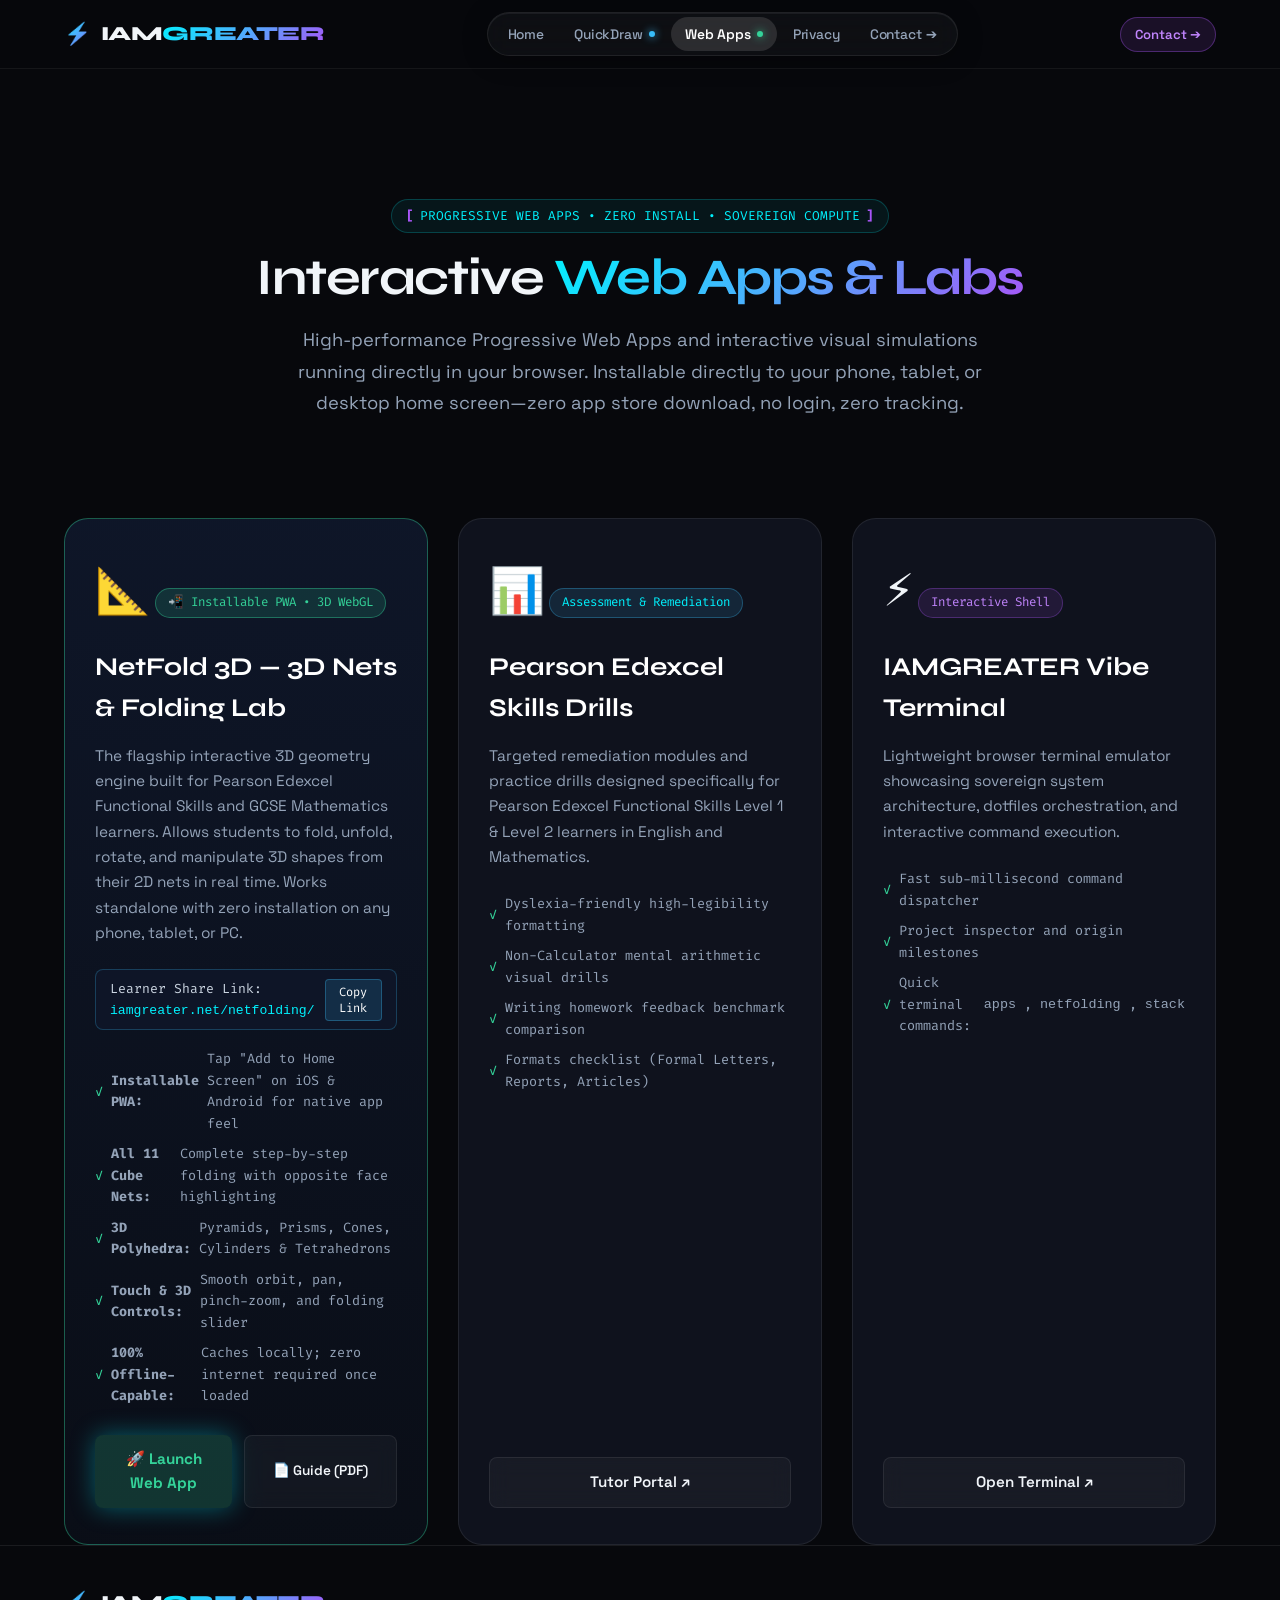
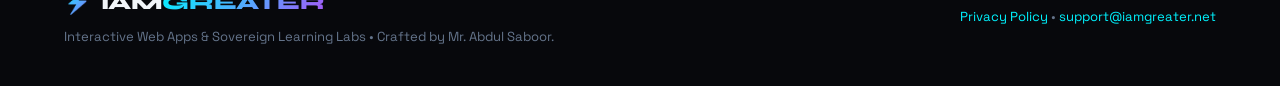
==== commit 3dcde143: "Mobile UX: Center IAMGREATER logo and add purple contact button in dropdown menu" ====
--- a/apps/index.html
+++ b/apps/index.html
@@ -176,15 +176,19 @@
         <span class="brand-text">IAM<span class="brand-accent">GREATER</span></span>
       </a>
 
-      <nav class="nav-links">
+      <nav class="nav-links" id="navLinks">
         <a href="../index.html">Home</a>
         <a href="../quickdraw.html">QuickDraw <span class="nav-dot cyan"></span></a>
         <a href="index.html" class="active">Web Apps <span class="nav-dot emerald"></span></a>
         <a href="../privacy.html">Privacy</a>
+        <a href="../index.html#connect" class="nav-extra-link nav-contact-mobile">Contact ➔</a>
       </nav>
 
       <div class="nav-right">
         <a href="../index.html#connect" class="btn-nav-connect">Contact ➔</a>
+        <button class="nav-toggle" id="navToggle" aria-label="Toggle Navigation">
+          <span></span><span></span><span></span>
+        </button>
       </div>
     </div>
   </header>
@@ -314,6 +318,17 @@
         prompt('Copy link:', url);
       });
     }
+
+    const navToggle = document.getElementById('navToggle');
+    const navLinks = document.getElementById('navLinks');
+    if (navToggle && navLinks) {
+      navToggle.addEventListener('click', () => {
+        navLinks.classList.toggle('open');
+      });
+      navLinks.querySelectorAll('a').forEach(a => {
+        a.addEventListener('click', () => navLinks.classList.remove('open'));
+      });
+    }
   </script>
 
 </body>
--- a/styles.css
+++ b/styles.css
@@ -233,9 +233,9 @@
   font-family: var(--font-sans);
   font-size: 0.82rem;
   font-weight: 600;
-  color: #e2e8f0;
-  background: rgba(255, 255, 255, 0.05);
-  border: 1px solid rgba(255, 255, 255, 0.1);
+  color: #c084fc;
+  background: rgba(168, 85, 247, 0.12);
+  border: 1px solid rgba(168, 85, 247, 0.35);
   padding: 6px 14px;
   border-radius: 9999px;
   text-decoration: none;
@@ -246,10 +246,15 @@
 }
 
 .btn-nav-connect:hover {
-  background: rgba(56, 189, 248, 0.12);
-  border-color: rgba(56, 189, 248, 0.35);
-  color: #38bdf8;
+  background: rgba(168, 85, 247, 0.22);
+  border-color: rgba(168, 85, 247, 0.6);
+  color: #e9d5ff;
+  box-shadow: 0 0 16px rgba(168, 85, 247, 0.35);
   transform: translateY(-1px);
+}
+
+.nav-contact-mobile {
+  display: none;
 }
 
 .nav-toggle {
@@ -932,6 +937,32 @@
    RESPONSIVE DESIGN
    ========================================================================== */
 @media (max-width: 768px) {
+  /* Center IAMGREATER at the top on mobile */
+  .nav-content {
+    position: relative;
+    display: flex;
+    justify-content: center;
+    align-items: center;
+    min-height: 44px;
+  }
+
+  .brand {
+    margin: 0 auto;
+    text-align: center;
+    justify-content: center;
+  }
+
+  .nav-right {
+    position: absolute;
+    right: 0;
+    top: 50%;
+    transform: translateY(-50%);
+  }
+
+  .btn-nav-connect {
+    display: none;
+  }
+
   .nav-links {
     display: none;
     border-radius: var(--radius-md);
@@ -953,6 +984,7 @@
     box-shadow: 0 20px 50px rgba(0, 0, 0, 0.85);
     gap: 6px;
     margin-top: 8px;
+    z-index: 1001;
   }
 
   .nav-links.open a {
@@ -967,8 +999,28 @@
     display: inline-flex !important;
   }
 
-  .btn-nav-connect {
-    display: none;
+  /* Purple Contacts link inside mobile dropdown menu */
+  .nav-links.open .nav-contact-mobile {
+    display: flex !important;
+    align-items: center;
+    justify-content: center;
+    background: rgba(168, 85, 247, 0.18);
+    border: 1px solid rgba(168, 85, 247, 0.5);
+    color: #c084fc !important;
+    font-weight: 600;
+    margin-top: 10px;
+    padding: 12px 16px;
+    border-radius: 8px;
+    box-shadow: 0 4px 18px rgba(168, 85, 247, 0.25);
+    text-align: center;
+    transition: all 0.2s ease;
+  }
+
+  .nav-links.open .nav-contact-mobile:hover,
+  .nav-links.open .nav-contact-mobile:active {
+    background: rgba(168, 85, 247, 0.3);
+    border-color: rgba(168, 85, 247, 0.8);
+    color: #f3e8ff !important;
   }
 
   .nav-toggle {
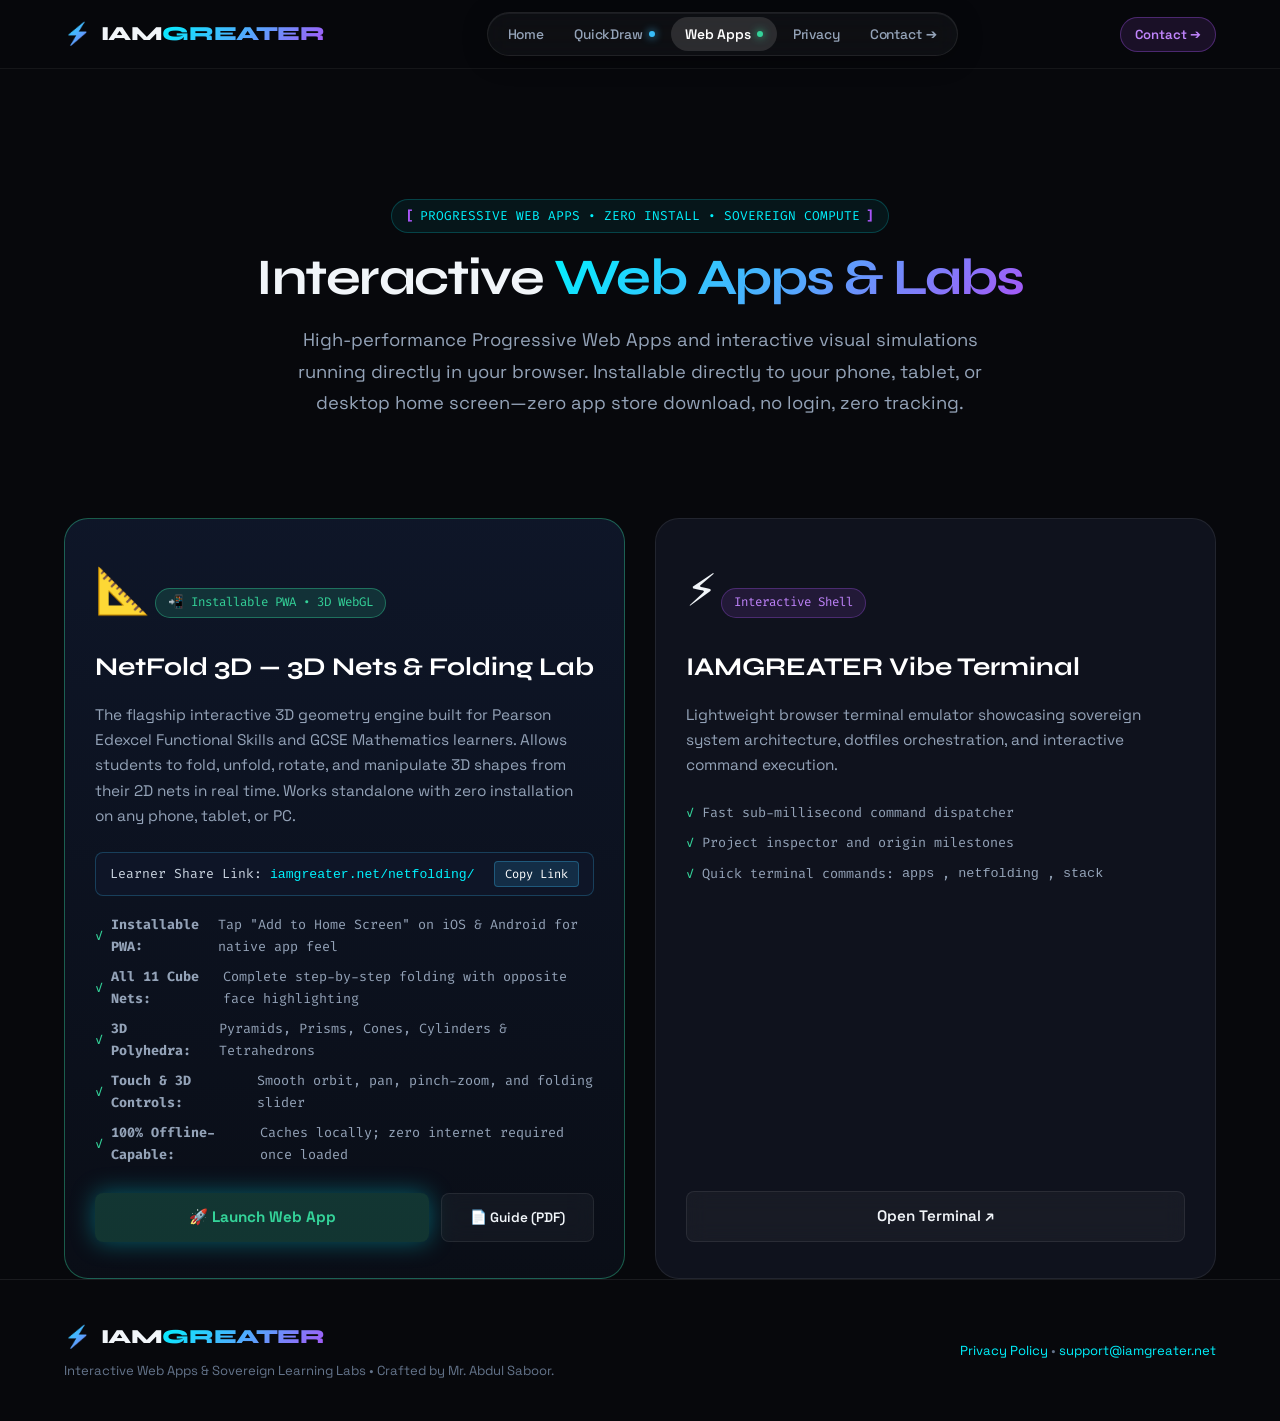
==== commit 05ee26a3: "Remove Pearson Edexcel Skills Drills section from Web Apps hub" ====
--- a/apps/index.html
+++ b/apps/index.html
@@ -245,28 +245,7 @@
           </div>
         </article>
 
-        <!-- App 2: Functional Skills Revision Hub -->
-        <article class="app-card">
-          <div>
-            <div class="app-icon-wrap">📊</div>
-            <span class="app-badge" style="background: rgba(56, 189, 248, 0.12); border-color: rgba(56, 189, 248, 0.3); color: var(--accent-cyan);">Assessment & Remediation</span>
-            <h2 class="app-title">Pearson Edexcel Skills Drills</h2>
-            <p class="app-desc">
-              Targeted remediation modules and practice drills designed specifically for Pearson Edexcel Functional Skills Level 1 & Level 2 learners in English and Mathematics.
-            </p>
-            <ul class="app-features">
-              <li><span>✓</span> Dyslexia-friendly high-legibility formatting</li>
-              <li><span>✓</span> Non-Calculator mental arithmetic visual drills</li>
-              <li><span>✓</span> Writing homework feedback benchmark comparison</li>
-              <li><span>✓</span> Formats checklist (Formal Letters, Reports, Articles)</li>
-            </ul>
-          </div>
-          <div class="app-actions">
-            <a href="../index.html#connect" class="btn btn-glass" style="width: 100%; text-align: center;">Tutor Portal ↗</a>
-          </div>
-        </article>
-
-        <!-- App 3: Sovereign Vibe Terminal -->
+        <!-- App 2: Sovereign Vibe Terminal -->
         <article class="app-card">
           <div>
             <div class="app-icon-wrap">⚡</div>
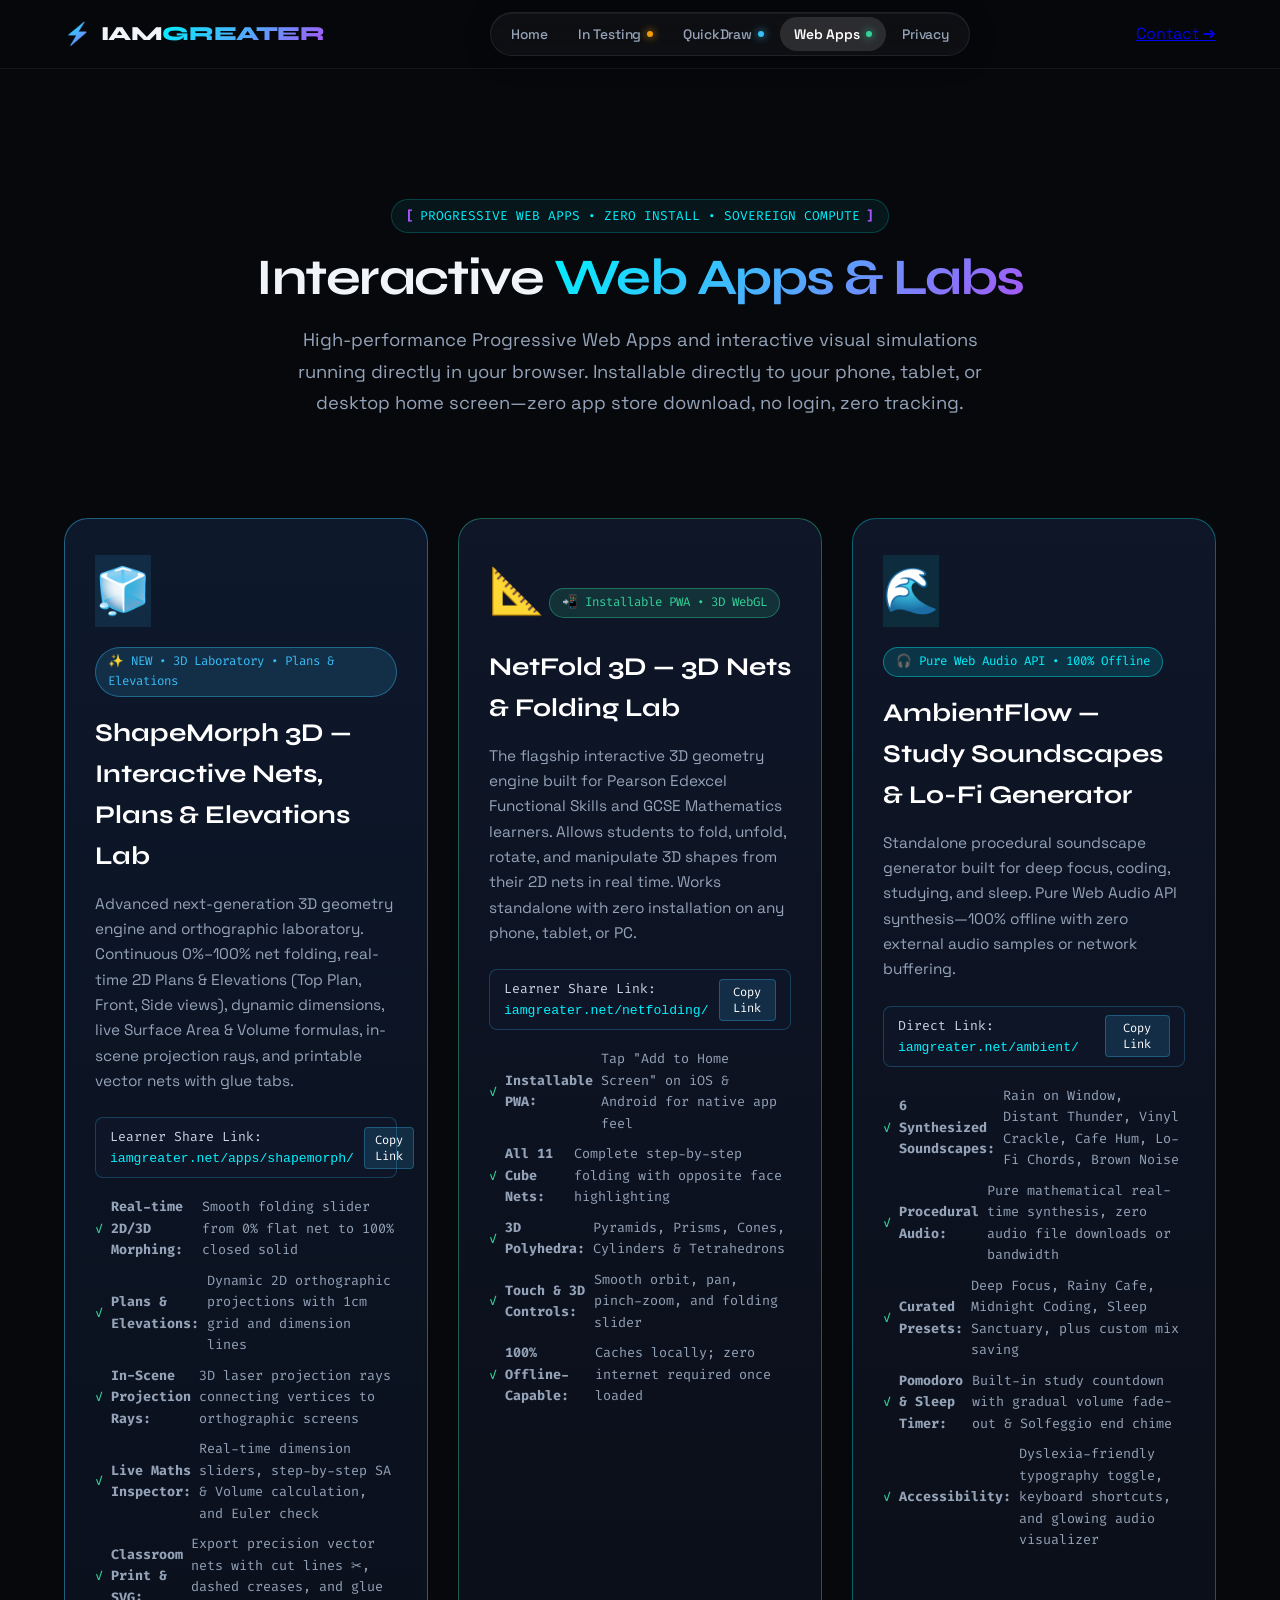
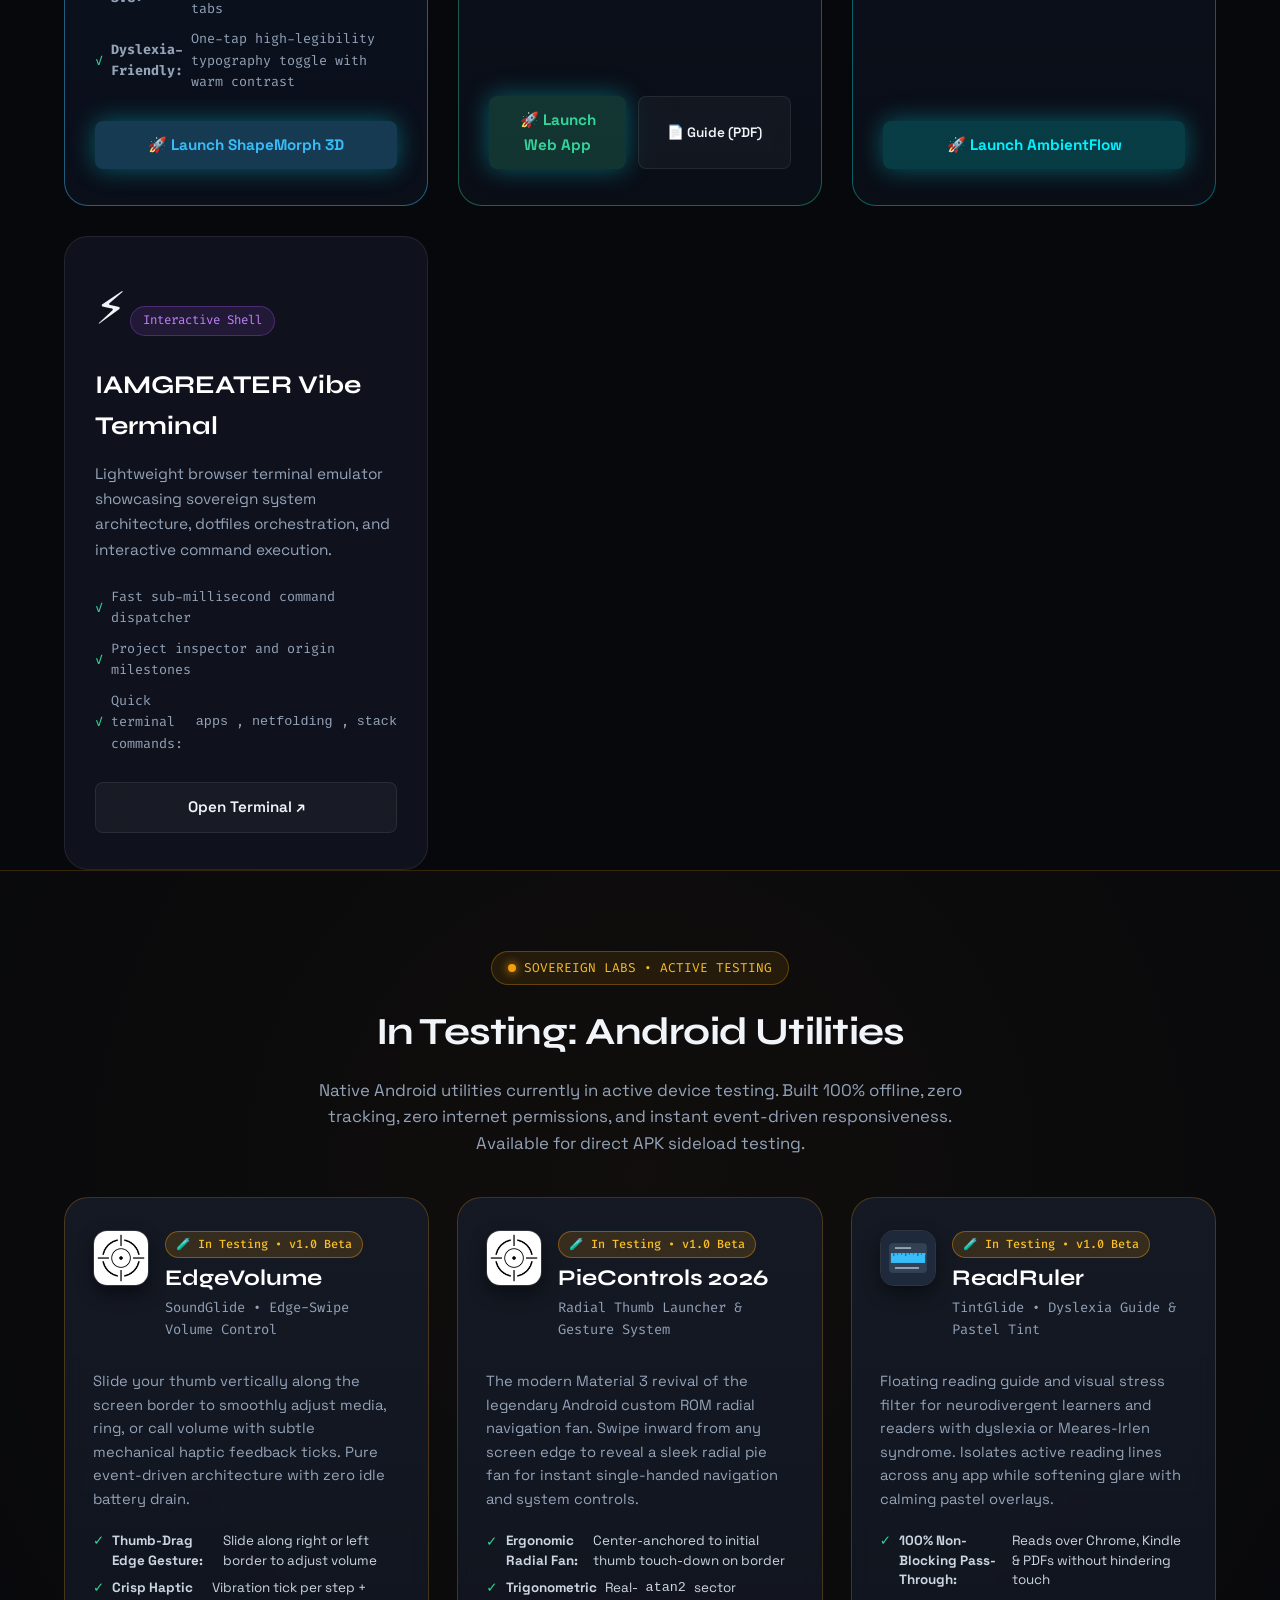
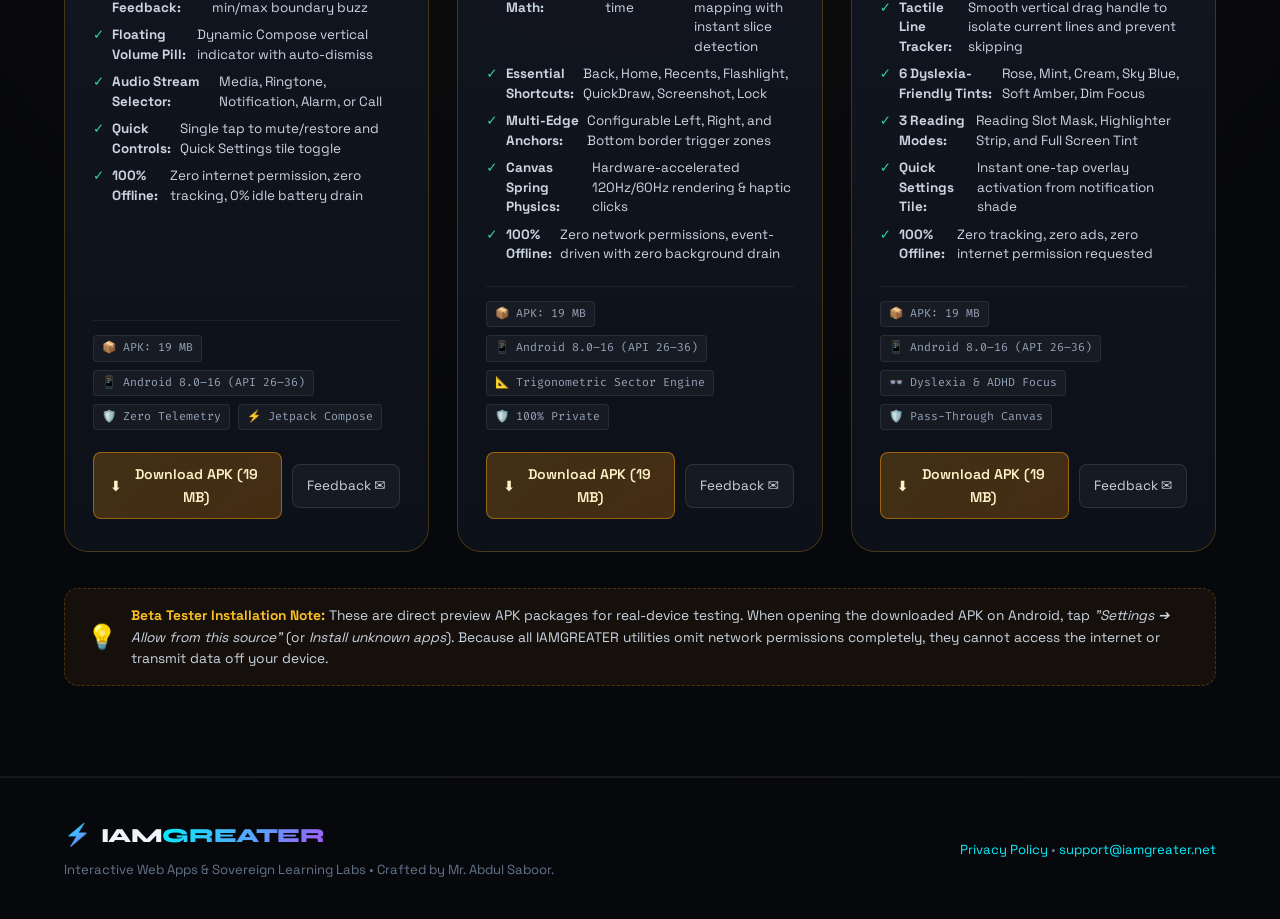
==== commit c507913f: "Publish EdgeVolume, PieControls, and ReadRuler in In Testing section with APK downloads" ====
--- a/apps/index.html
+++ b/apps/index.html
@@ -178,6 +178,7 @@
 
       <nav class="nav-links" id="navLinks">
         <a href="../index.html">Home</a>
+        <a href="#testing">In Testing <span class="nav-dot amber"></span></a>
         <a href="../quickdraw.html">QuickDraw <span class="nav-dot cyan"></span></a>
         <a href="index.html" class="active">Web Apps <span class="nav-dot emerald"></span></a>
         <a href="../privacy.html">Privacy</a>
@@ -216,6 +217,35 @@
     <div class="container">
       <div class="apps-grid">
 
+        <!-- Featured App: ShapeMorph 3D -->
+        <article class="app-card featured" style="border-color: rgba(56, 189, 248, 0.45); background: linear-gradient(180deg, rgba(14, 25, 45, 0.96) 0%, rgba(10, 15, 26, 0.98) 100%);">
+          <div>
+            <div class="app-icon-wrap" style="background: rgba(56, 189, 248, 0.12); border-color: rgba(56, 189, 248, 0.35); color: #38bdf8;">🧊</div>
+            <span class="app-badge pwa" style="background: rgba(56, 189, 248, 0.15); border-color: rgba(56, 189, 248, 0.4); color: #38bdf8;">✨ NEW • 3D Laboratory • Plans &amp; Elevations</span>
+            <h2 class="app-title">ShapeMorph 3D — Interactive Nets, Plans &amp; Elevations Lab</h2>
+            <p class="app-desc">
+              Advanced next-generation 3D geometry engine and orthographic laboratory. Continuous 0%–100% net folding, real-time 2D Plans &amp; Elevations (Top Plan, Front, Side views), dynamic dimensions, live Surface Area &amp; Volume formulas, in-scene projection rays, and printable vector nets with glue tabs.
+            </p>
+            
+            <div class="share-pill">
+              <span>Learner Share Link: <code>iamgreater.net/apps/shapemorph/</code></span>
+              <button class="btn-copy" onclick="copyLink('https://iamgreater.net/apps/shapemorph/')">Copy Link</button>
+            </div>
+
+            <ul class="app-features">
+              <li><span>✓</span> <strong>Real-time 2D/3D Morphing:</strong> Smooth folding slider from 0% flat net to 100% closed solid</li>
+              <li><span>✓</span> <strong>Plans &amp; Elevations:</strong> Dynamic 2D orthographic projections with 1cm grid and dimension lines</li>
+              <li><span>✓</span> <strong>In-Scene Projection Rays:</strong> 3D laser projection rays connecting vertices to orthographic screens</li>
+              <li><span>✓</span> <strong>Live Maths Inspector:</strong> Real-time dimension sliders, step-by-step SA &amp; Volume calculation, and Euler check</li>
+              <li><span>✓</span> <strong>Classroom Print &amp; SVG:</strong> Export precision vector nets with cut lines ✂, dashed creases, and glue tabs</li>
+              <li><span>✓</span> <strong>Dyslexia-Friendly:</strong> One-tap high-legibility typography toggle with warm contrast</li>
+            </ul>
+          </div>
+          <div class="app-actions">
+            <a href="shapemorph/" class="btn btn-cyber" style="flex: 1; text-align: center; background: rgba(56, 189, 248, 0.25); border-color: rgba(56, 189, 248, 0.6); color: #38bdf8;">🚀 Launch ShapeMorph 3D</a>
+          </div>
+        </article>
+
         <!-- App 1: NetFold 3D -->
         <article class="app-card featured">
           <div>
@@ -245,6 +275,34 @@
           </div>
         </article>
 
+        <!-- App 2: AmbientFlow Soundscape Generator -->
+        <article class="app-card featured" style="border-color: rgba(0, 242, 254, 0.35);">
+          <div>
+            <div class="app-icon-wrap" style="background: rgba(0, 242, 254, 0.1); border-color: rgba(0, 242, 254, 0.3); color: #00f2fe;">🌊</div>
+            <span class="app-badge pwa" style="background: rgba(0, 242, 254, 0.15); border-color: rgba(0, 242, 254, 0.4); color: #00f2fe;">🎧 Pure Web Audio API • 100% Offline</span>
+            <h2 class="app-title">AmbientFlow — Study Soundscapes & Lo-Fi Generator</h2>
+            <p class="app-desc">
+              Standalone procedural soundscape generator built for deep focus, coding, studying, and sleep. Pure Web Audio API synthesis—100% offline with zero external audio samples or network buffering.
+            </p>
+            
+            <div class="share-pill">
+              <span>Direct Link: <code>iamgreater.net/ambient/</code></span>
+              <button class="btn-copy" onclick="copyLink('https://iamgreater.net/ambient/')">Copy Link</button>
+            </div>
+
+            <ul class="app-features">
+              <li><span>✓</span> <strong>6 Synthesized Soundscapes:</strong> Rain on Window, Distant Thunder, Vinyl Crackle, Cafe Hum, Lo-Fi Chords, Brown Noise</li>
+              <li><span>✓</span> <strong>Procedural Audio:</strong> Pure mathematical real-time synthesis, zero audio file downloads or bandwidth</li>
+              <li><span>✓</span> <strong>Curated Presets:</strong> Deep Focus, Rainy Cafe, Midnight Coding, Sleep Sanctuary, plus custom mix saving</li>
+              <li><span>✓</span> <strong>Pomodoro & Sleep Timer:</strong> Built-in study countdown with gradual volume fade-out & Solfeggio end chime</li>
+              <li><span>✓</span> <strong>Accessibility:</strong> Dyslexia-friendly typography toggle, keyboard shortcuts, and glowing audio visualizer</li>
+            </ul>
+          </div>
+          <div class="app-actions">
+            <a href="../ambient/" class="btn btn-cyber" style="flex: 1; text-align: center; background: rgba(0, 242, 254, 0.2); border-color: rgba(0, 242, 254, 0.6); color: #00f2fe;">🚀 Launch AmbientFlow</a>
+          </div>
+        </article>
+
         <!-- App 2: Sovereign Vibe Terminal -->
         <article class="app-card">
           <div>
@@ -265,6 +323,167 @@
           </div>
         </article>
 
+      </div>
+    </div>
+  </section>
+
+  <!-- In Testing / Android Beta Lab Section -->
+  <section class="testing-section" id="testing" style="border-top: 1px solid rgba(245, 158, 11, 0.2); padding-top: 80px;">
+    <div class="container">
+      <div class="section-title-wrap" style="text-align: center; margin-bottom: 40px;">
+        <div class="testing-header-badge">
+          <span class="testing-pulse"></span>
+          <span>SOVEREIGN LABS • ACTIVE TESTING</span>
+        </div>
+        <h2 class="section-heading" style="font-size: 2.4rem; margin-bottom: 14px;">In Testing: Android Utilities</h2>
+        <p class="section-desc" style="max-width: 680px; margin: 0 auto; color: var(--text-secondary); line-height: 1.6;">
+          Native Android utilities currently in active device testing. Built 100% offline, zero tracking, zero internet permissions, and instant event-driven responsiveness. Available for direct APK sideload testing.
+        </p>
+      </div>
+
+      <div class="testing-grid">
+        <!-- App 1: EdgeVolume -->
+        <article class="testing-card">
+          <div>
+            <div class="testing-card-top">
+              <img src="../assets/edgevolume-icon.png" alt="EdgeVolume Icon" class="testing-app-icon" width="56" height="56">
+              <div>
+                <span class="testing-badge">🧪 In Testing • v1.0 Beta</span>
+                <h3 class="testing-card-title">EdgeVolume</h3>
+                <div class="testing-card-tagline">SoundGlide • Edge-Swipe Volume Control</div>
+              </div>
+            </div>
+            
+            <p class="testing-card-desc">
+              Slide your thumb vertically along the screen border to smoothly adjust media, ring, or call volume with subtle mechanical haptic feedback ticks. Pure event-driven architecture with zero idle battery drain.
+            </p>
+
+            <ul class="testing-features">
+              <li><span class="check">✓</span> <strong>Thumb-Drag Edge Gesture:</strong> Slide along right or left border to adjust volume</li>
+              <li><span class="check">✓</span> <strong>Crisp Haptic Feedback:</strong> Vibration tick per step + min/max boundary buzz</li>
+              <li><span class="check">✓</span> <strong>Floating Volume Pill:</strong> Dynamic Compose vertical indicator with auto-dismiss</li>
+              <li><span class="check">✓</span> <strong>Audio Stream Selector:</strong> Media, Ringtone, Notification, Alarm, or Call</li>
+              <li><span class="check">✓</span> <strong>Quick Controls:</strong> Single tap to mute/restore and Quick Settings tile toggle</li>
+              <li><span class="check">✓</span> <strong>100% Offline:</strong> Zero internet permission, zero tracking, 0% idle battery drain</li>
+            </ul>
+          </div>
+
+          <div>
+            <div class="testing-meta-row">
+              <span class="testing-meta-tag">📦 APK: 19 MB</span>
+              <span class="testing-meta-tag">📱 Android 8.0–16 (API 26–36)</span>
+              <span class="testing-meta-tag">🛡️ Zero Telemetry</span>
+              <span class="testing-meta-tag">⚡ Jetpack Compose</span>
+            </div>
+
+            <div class="testing-actions">
+              <a href="../downloads/edgevolume-latest.apk" class="btn-testing-download" download>
+                <span>⬇</span> Download APK (19 MB)
+              </a>
+              <a href="mailto:support@iamgreater.net?subject=EdgeVolume%20Testing%20Feedback" class="btn-testing-feedback" title="Send beta feedback">
+                Feedback ✉
+              </a>
+            </div>
+          </div>
+        </article>
+
+        <!-- App 2: PieControls 2026 -->
+        <article class="testing-card">
+          <div>
+            <div class="testing-card-top">
+              <img src="../assets/piecontrols-icon.png" alt="PieControls Icon" class="testing-app-icon" width="56" height="56">
+              <div>
+                <span class="testing-badge">🧪 In Testing • v1.0 Beta</span>
+                <h3 class="testing-card-title">PieControls 2026</h3>
+                <div class="testing-card-tagline">Radial Thumb Launcher & Gesture System</div>
+              </div>
+            </div>
+            
+            <p class="testing-card-desc">
+              The modern Material 3 revival of the legendary Android custom ROM radial navigation fan. Swipe inward from any screen edge to reveal a sleek radial pie fan for instant single-handed navigation and system controls.
+            </p>
+
+            <ul class="testing-features">
+              <li><span class="check">✓</span> <strong>Ergonomic Radial Fan:</strong> Center-anchored to initial thumb touch-down on border</li>
+              <li><span class="check">✓</span> <strong>Trigonometric Math:</strong> Real-time <code>atan2</code> sector mapping with instant slice detection</li>
+              <li><span class="check">✓</span> <strong>Essential Shortcuts:</strong> Back, Home, Recents, Flashlight, QuickDraw, Screenshot, Lock</li>
+              <li><span class="check">✓</span> <strong>Multi-Edge Anchors:</strong> Configurable Left, Right, and Bottom border trigger zones</li>
+              <li><span class="check">✓</span> <strong>Canvas Spring Physics:</strong> Hardware-accelerated 120Hz/60Hz rendering & haptic clicks</li>
+              <li><span class="check">✓</span> <strong>100% Offline:</strong> Zero network permissions, event-driven with zero background drain</li>
+            </ul>
+          </div>
+
+          <div>
+            <div class="testing-meta-row">
+              <span class="testing-meta-tag">📦 APK: 19 MB</span>
+              <span class="testing-meta-tag">📱 Android 8.0–16 (API 26–36)</span>
+              <span class="testing-meta-tag">📐 Trigonometric Sector Engine</span>
+              <span class="testing-meta-tag">🛡️ 100% Private</span>
+            </div>
+
+            <div class="testing-actions">
+              <a href="../downloads/piecontrols-latest.apk" class="btn-testing-download" download>
+                <span>⬇</span> Download APK (19 MB)
+              </a>
+              <a href="mailto:support@iamgreater.net?subject=PieControls%20Testing%20Feedback" class="btn-testing-feedback" title="Send beta feedback">
+                Feedback ✉
+              </a>
+            </div>
+          </div>
+        </article>
+
+        <!-- App 3: ReadRuler -->
+        <article class="testing-card">
+          <div>
+            <div class="testing-card-top">
+              <img src="../assets/readruler-icon.png" alt="ReadRuler Icon" class="testing-app-icon" width="56" height="56">
+              <div>
+                <span class="testing-badge">🧪 In Testing • v1.0 Beta</span>
+                <h3 class="testing-card-title">ReadRuler</h3>
+                <div class="testing-card-tagline">TintGlide • Dyslexia Guide & Pastel Tint</div>
+              </div>
+            </div>
+            
+            <p class="testing-card-desc">
+              Floating reading guide and visual stress filter for neurodivergent learners and readers with dyslexia or Meares-Irlen syndrome. Isolates active reading lines across any app while softening glare with calming pastel overlays.
+            </p>
+
+            <ul class="testing-features">
+              <li><span class="check">✓</span> <strong>100% Non-Blocking Pass-Through:</strong> Reads over Chrome, Kindle & PDFs without hindering touch</li>
+              <li><span class="check">✓</span> <strong>Tactile Line Tracker:</strong> Smooth vertical drag handle to isolate current lines and prevent skipping</li>
+              <li><span class="check">✓</span> <strong>6 Dyslexia-Friendly Tints:</strong> Rose, Mint, Cream, Sky Blue, Soft Amber, Dim Focus</li>
+              <li><span class="check">✓</span> <strong>3 Reading Modes:</strong> Reading Slot Mask, Highlighter Strip, and Full Screen Tint</li>
+              <li><span class="check">✓</span> <strong>Quick Settings Tile:</strong> Instant one-tap overlay activation from notification shade</li>
+              <li><span class="check">✓</span> <strong>100% Offline:</strong> Zero tracking, zero ads, zero internet permission requested</li>
+            </ul>
+          </div>
+
+          <div>
+            <div class="testing-meta-row">
+              <span class="testing-meta-tag">📦 APK: 19 MB</span>
+              <span class="testing-meta-tag">📱 Android 8.0–16 (API 26–36)</span>
+              <span class="testing-meta-tag">👓 Dyslexia & ADHD Focus</span>
+              <span class="testing-meta-tag">🛡️ Pass-Through Canvas</span>
+            </div>
+
+            <div class="testing-actions">
+              <a href="../downloads/readruler-latest.apk" class="btn-testing-download" download>
+                <span>⬇</span> Download APK (19 MB)
+              </a>
+              <a href="mailto:support@iamgreater.net?subject=ReadRuler%20Testing%20Feedback" class="btn-testing-feedback" title="Send beta feedback">
+                Feedback ✉
+              </a>
+            </div>
+          </div>
+        </article>
+      </div>
+
+      <!-- Testing Sideload Notice -->
+      <div class="testing-banner-note">
+        <span class="note-icon">💡</span>
+        <p>
+          <strong>Beta Tester Installation Note:</strong> These are direct preview APK packages for real-device testing. When opening the downloaded APK on Android, tap <em>"Settings ➔ Allow from this source"</em> (or <em>Install unknown apps</em>). Because all IAMGREATER utilities omit network permissions completely, they cannot access the internet or transmit data off your device.
+        </p>
       </div>
     </div>
   </section>
--- a/styles.css
+++ b/styles.css
@@ -191,6 +191,11 @@
   box-shadow: 0 0 8px #34d399;
 }
 
+.nav-dot.amber {
+  background: #f59e0b;
+  box-shadow: 0 0 8px #f59e0b;
+}
+
 .nav-right {
   display: flex;
   align-items: center;
@@ -229,32 +234,25 @@
   font-weight: 500;
 }
 
-.btn-nav-connect {
-  font-family: var(--font-sans);
-  font-size: 0.82rem;
-  font-weight: 600;
+.nav-links a.nav-contact {
   color: #c084fc;
   background: rgba(168, 85, 247, 0.12);
   border: 1px solid rgba(168, 85, 247, 0.35);
-  padding: 6px 14px;
-  border-radius: 9999px;
-  text-decoration: none;
-  transition: all 0.2s ease;
-  display: inline-flex;
-  align-items: center;
-  gap: 5px;
-}
-
-.btn-nav-connect:hover {
-  background: rgba(168, 85, 247, 0.22);
+  font-weight: 600;
+  margin-left: 2px;
+}
+
+.nav-links a.nav-contact:hover {
+  color: #f3e8ff;
+  background: rgba(168, 85, 247, 0.25);
   border-color: rgba(168, 85, 247, 0.6);
-  color: #e9d5ff;
   box-shadow: 0 0 16px rgba(168, 85, 247, 0.35);
   transform: translateY(-1px);
 }
 
-.nav-contact-mobile {
-  display: none;
+.nav-links a.nav-extra-link,
+.nav-extra-link {
+  display: none !important;
 }
 
 .nav-toggle {
@@ -1000,7 +998,11 @@
   }
 
   /* Purple Contacts link inside mobile dropdown menu */
-  .nav-links.open .nav-contact-mobile {
+  .nav-links a.nav-contact {
+    display: none;
+  }
+
+  .nav-links.open a.nav-contact {
     display: flex !important;
     align-items: center;
     justify-content: center;
@@ -1016,8 +1018,8 @@
     transition: all 0.2s ease;
   }
 
-  .nav-links.open .nav-contact-mobile:hover,
-  .nav-links.open .nav-contact-mobile:active {
+  .nav-links.open a.nav-contact:hover,
+  .nav-links.open a.nav-contact:active {
     background: rgba(168, 85, 247, 0.3);
     border-color: rgba(168, 85, 247, 0.8);
     color: #f3e8ff !important;
@@ -1040,3 +1042,242 @@
     text-align: center;
   }
 }
+
+/* ==========================================================================
+   IN TESTING / BETA LAB SECTION
+   ========================================================================== */
+.testing-section {
+  padding: 90px 0;
+  position: relative;
+  background: radial-gradient(circle at 50% 20%, rgba(245, 158, 11, 0.04) 0%, transparent 65%);
+  border-top: 1px solid rgba(245, 158, 11, 0.15);
+  border-bottom: 1px solid rgba(255, 255, 255, 0.05);
+}
+
+.testing-header-badge {
+  display: inline-flex;
+  align-items: center;
+  gap: 8px;
+  font-family: var(--font-mono);
+  font-size: 0.8rem;
+  color: #fbbf24;
+  background: rgba(245, 158, 11, 0.1);
+  border: 1px solid rgba(245, 158, 11, 0.3);
+  padding: 6px 16px;
+  border-radius: 50px;
+  margin-bottom: 16px;
+}
+
+.testing-pulse {
+  width: 8px;
+  height: 8px;
+  border-radius: 50%;
+  background: #f59e0b;
+  box-shadow: 0 0 10px #f59e0b;
+  animation: pulse-testing 2s infinite;
+}
+
+@keyframes pulse-testing {
+  0% { transform: scale(0.95); opacity: 0.8; }
+  50% { transform: scale(1.3); opacity: 1; box-shadow: 0 0 14px #f59e0b; }
+  100% { transform: scale(0.95); opacity: 0.8; }
+}
+
+.testing-grid {
+  display: grid;
+  grid-template-columns: repeat(auto-fit, minmax(340px, 1fr));
+  gap: 28px;
+  margin-top: 40px;
+}
+
+.testing-card {
+  background: linear-gradient(180deg, rgba(22, 27, 39, 0.88) 0%, rgba(13, 17, 26, 0.96) 100%);
+  border: 1px solid rgba(245, 158, 11, 0.24);
+  border-radius: var(--radius-lg);
+  padding: 32px 28px;
+  position: relative;
+  overflow: hidden;
+  display: flex;
+  flex-direction: column;
+  justify-content: space-between;
+  transition: all 0.28s ease;
+  backdrop-filter: blur(10px);
+}
+
+.testing-card:hover {
+  transform: translateY(-6px);
+  border-color: rgba(245, 158, 11, 0.6);
+  box-shadow: 0 18px 38px rgba(0, 0, 0, 0.55), 0 0 28px rgba(245, 158, 11, 0.18);
+}
+
+.testing-card-top {
+  display: flex;
+  align-items: flex-start;
+  gap: 16px;
+  margin-bottom: 16px;
+}
+
+.testing-app-icon {
+  width: 56px;
+  height: 56px;
+  border-radius: 14px;
+  object-fit: cover;
+  border: 1px solid rgba(255, 255, 255, 0.12);
+  box-shadow: 0 8px 18px rgba(0, 0, 0, 0.45);
+  flex-shrink: 0;
+}
+
+.testing-badge {
+  font-family: var(--font-mono);
+  font-size: 0.74rem;
+  padding: 3px 10px;
+  border-radius: 999px;
+  background: rgba(245, 158, 11, 0.15);
+  border: 1px solid rgba(245, 158, 11, 0.4);
+  color: #fbbf24;
+  display: inline-block;
+  margin-bottom: 6px;
+  font-weight: 500;
+}
+
+.testing-card-title {
+  font-family: var(--font-heading);
+  font-size: 1.4rem;
+  color: #ffffff;
+  margin-bottom: 4px;
+  line-height: 1.25;
+}
+
+.testing-card-tagline {
+  font-size: 0.86rem;
+  color: #94a3b8;
+  font-family: var(--font-mono);
+  margin-bottom: 14px;
+}
+
+.testing-card-desc {
+  font-size: 0.92rem;
+  color: var(--text-secondary);
+  line-height: 1.6;
+  margin-bottom: 20px;
+  flex-grow: 1;
+}
+
+.testing-features {
+  list-style: none;
+  padding: 0;
+  margin: 0 0 22px 0;
+  display: flex;
+  flex-direction: column;
+  gap: 8px;
+}
+
+.testing-features li {
+  font-size: 0.84rem;
+  color: #cbd5e1;
+  display: flex;
+  align-items: flex-start;
+  gap: 8px;
+  line-height: 1.45;
+}
+
+.testing-features li span.check {
+  color: #34d399;
+  font-weight: bold;
+}
+
+.testing-meta-row {
+  display: flex;
+  flex-wrap: wrap;
+  gap: 8px;
+  margin-bottom: 22px;
+  padding-top: 14px;
+  border-top: 1px solid rgba(255, 255, 255, 0.06);
+}
+
+.testing-meta-tag {
+  font-family: var(--font-mono);
+  font-size: 0.72rem;
+  background: rgba(255, 255, 255, 0.04);
+  border: 1px solid rgba(255, 255, 255, 0.08);
+  color: #94a3b8;
+  padding: 3px 8px;
+  border-radius: 4px;
+}
+
+.testing-actions {
+  display: flex;
+  gap: 10px;
+  align-items: center;
+}
+
+.btn-testing-download {
+  flex: 1;
+  background: linear-gradient(135deg, rgba(245, 158, 11, 0.22) 0%, rgba(217, 119, 6, 0.28) 100%);
+  border: 1px solid rgba(245, 158, 11, 0.5);
+  color: #fef3c7;
+  padding: 10px 16px;
+  border-radius: var(--radius-sm);
+  font-size: 0.88rem;
+  font-weight: 600;
+  text-decoration: none;
+  text-align: center;
+  display: inline-flex;
+  align-items: center;
+  justify-content: center;
+  gap: 6px;
+  transition: all 0.2s ease;
+}
+
+.btn-testing-download:hover {
+  background: linear-gradient(135deg, rgba(245, 158, 11, 0.35) 0%, rgba(217, 119, 6, 0.45) 100%);
+  border-color: #f59e0b;
+  color: #ffffff;
+  box-shadow: 0 4px 18px rgba(245, 158, 11, 0.25);
+  transform: translateY(-1px);
+}
+
+.btn-testing-feedback {
+  background: rgba(255, 255, 255, 0.04);
+  border: 1px solid rgba(255, 255, 255, 0.1);
+  color: #cbd5e1;
+  padding: 10px 14px;
+  border-radius: var(--radius-sm);
+  font-size: 0.84rem;
+  text-decoration: none;
+  transition: all 0.2s ease;
+  white-space: nowrap;
+}
+
+.btn-testing-feedback:hover {
+  background: rgba(255, 255, 255, 0.08);
+  border-color: rgba(255, 255, 255, 0.25);
+  color: #ffffff;
+}
+
+.testing-banner-note {
+  margin-top: 36px;
+  background: rgba(245, 158, 11, 0.06);
+  border: 1px dashed rgba(245, 158, 11, 0.25);
+  border-radius: var(--radius-md);
+  padding: 16px 22px;
+  display: flex;
+  align-items: center;
+  gap: 14px;
+  font-size: 0.86rem;
+}
+
+.testing-banner-note .note-icon {
+  font-size: 1.5rem;
+  flex-shrink: 0;
+}
+
+.testing-banner-note p {
+  margin: 0;
+  line-height: 1.55;
+  color: #cbd5e1;
+}
+
+.testing-banner-note strong {
+  color: #fbbf24;
+}
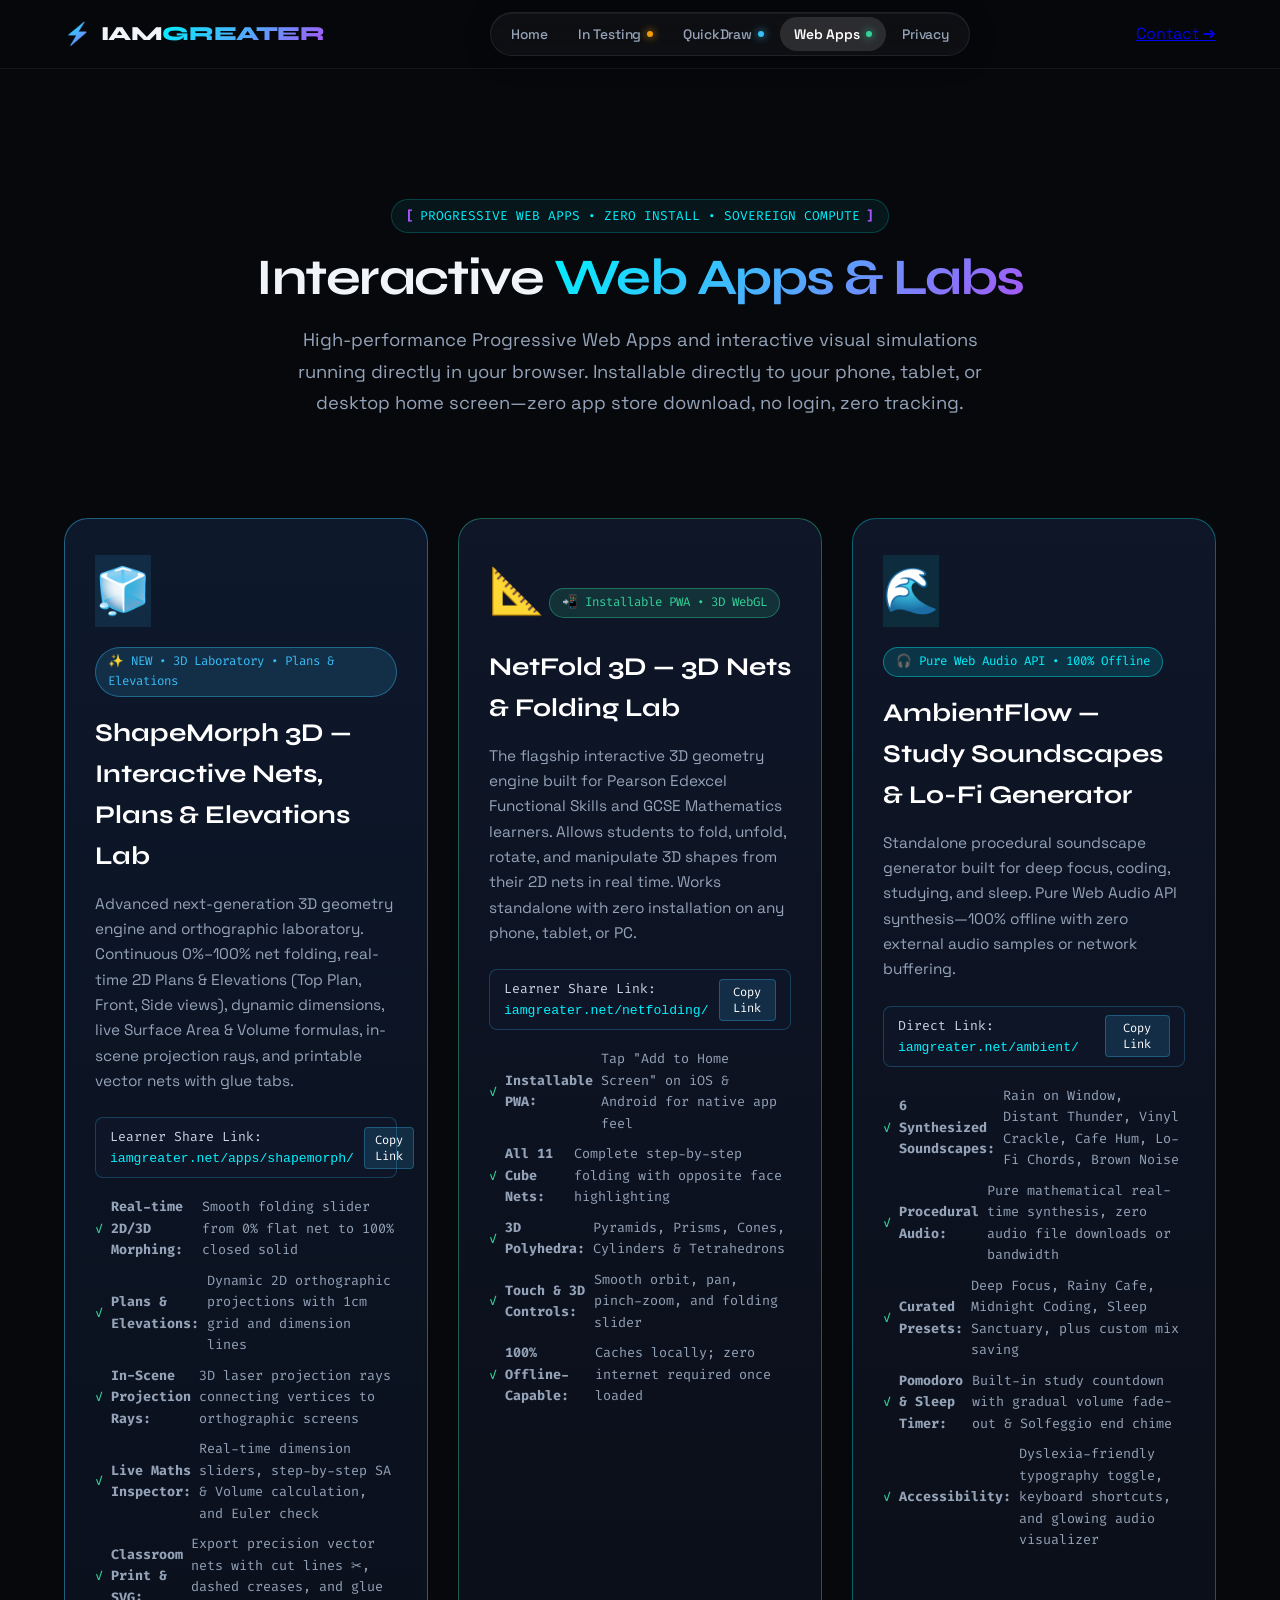
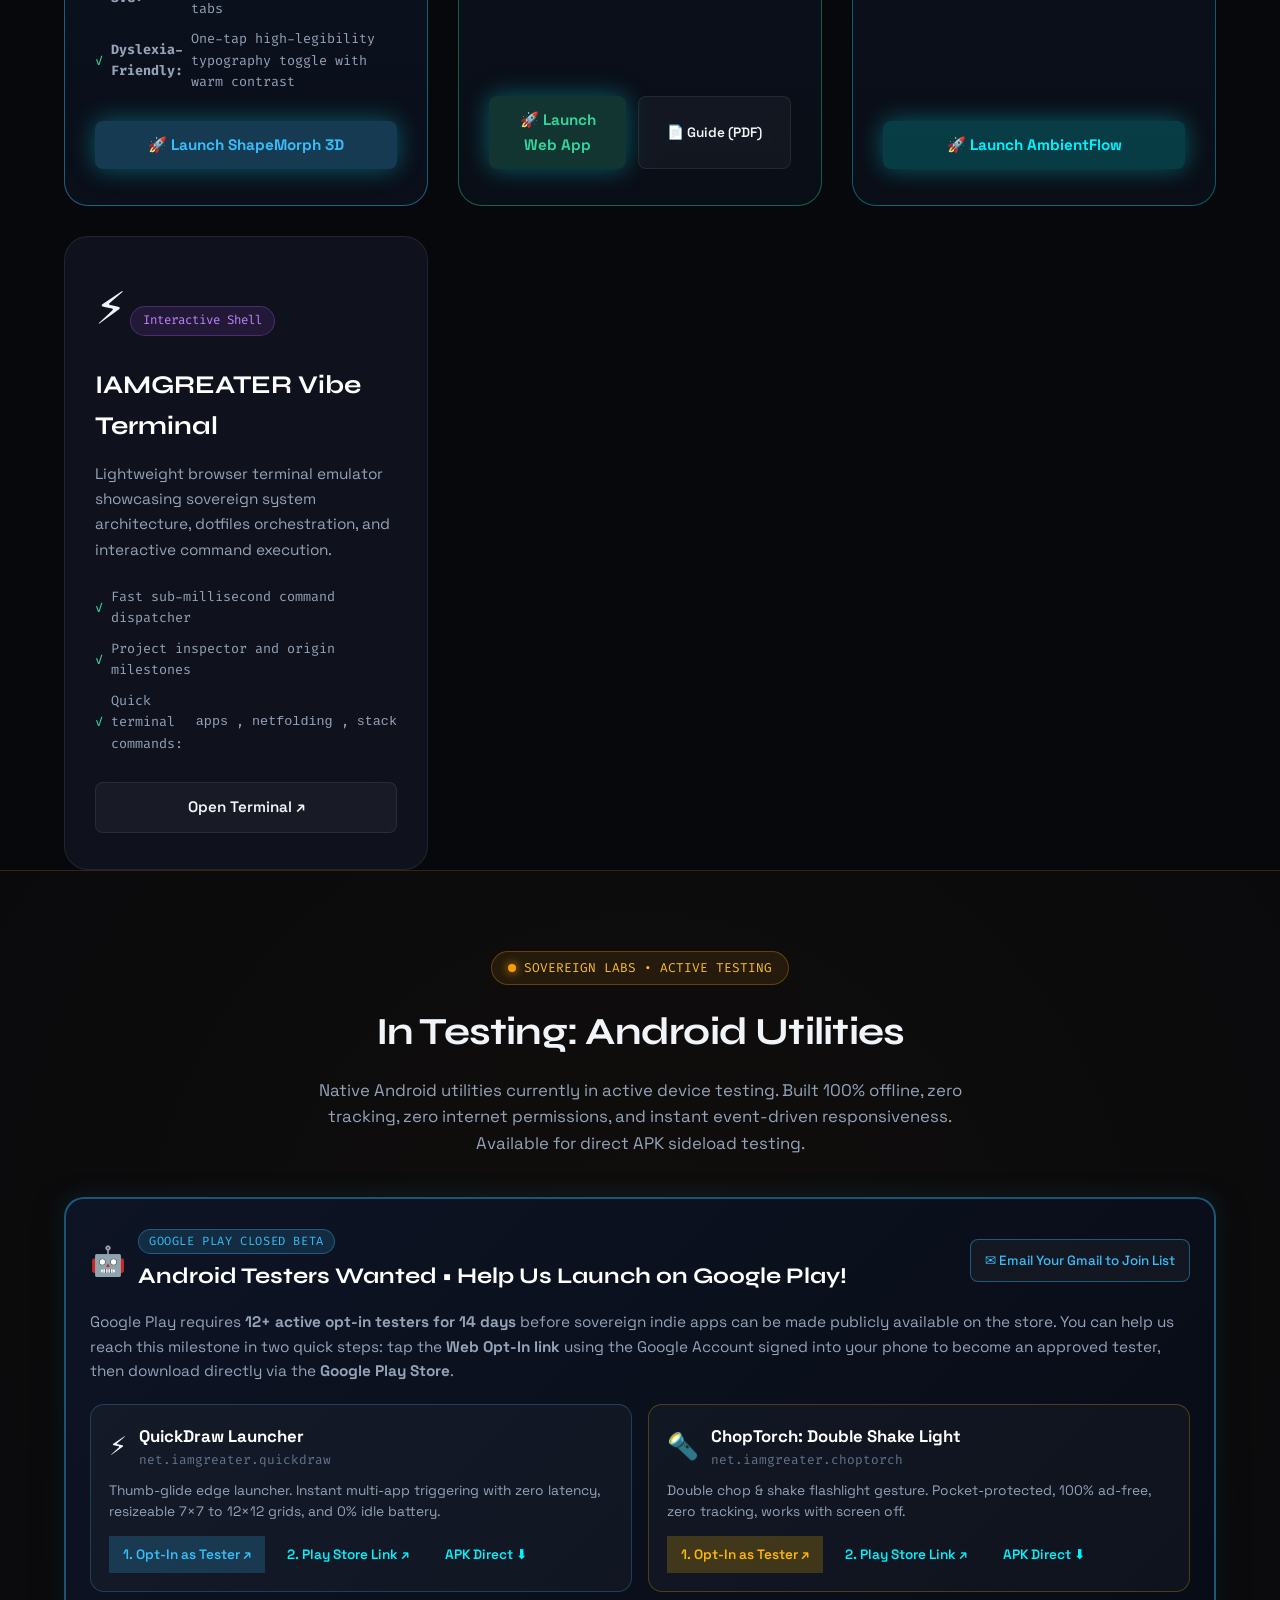
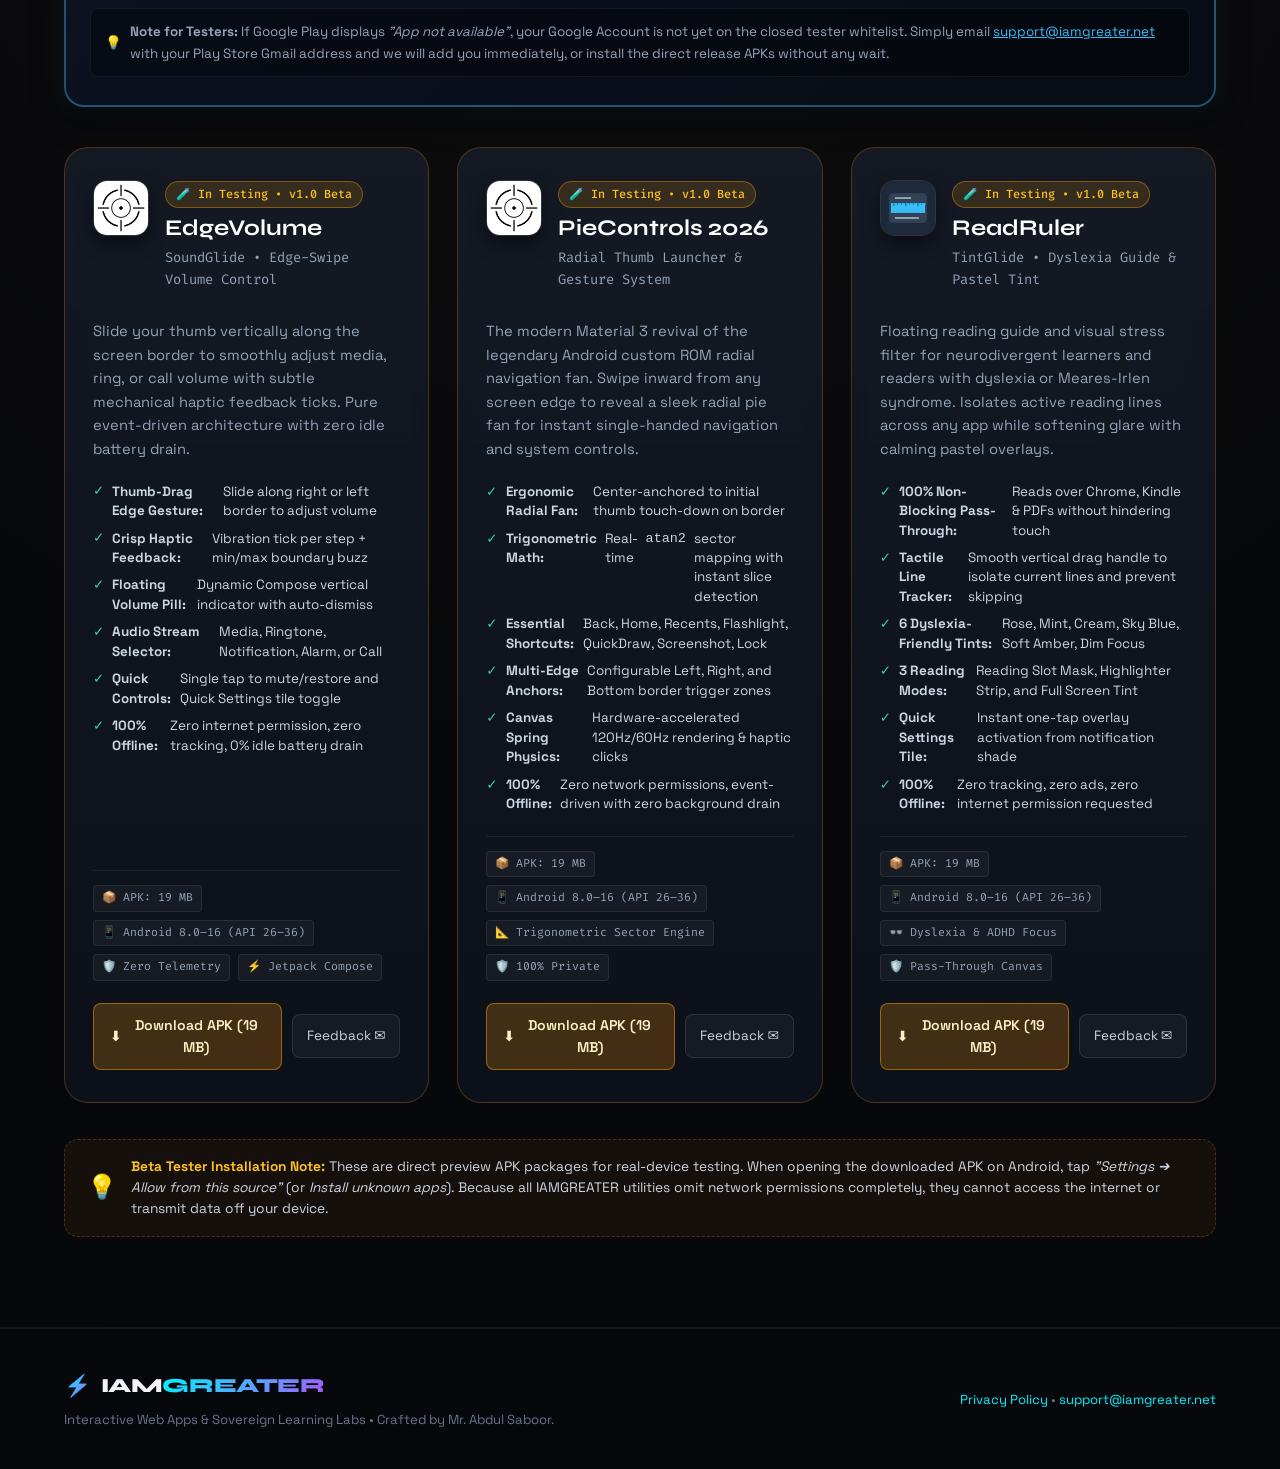
==== commit da3be203: "Add Google Play Closed Beta testing links and recruitment callouts for QuickDraw and ChopTorch" ====
--- a/apps/index.html
+++ b/apps/index.html
@@ -341,6 +341,71 @@
         </p>
       </div>
 
+      <!-- Google Play Closed Beta Testers Recruitment Box -->
+      <div style="background: linear-gradient(135deg, rgba(14, 21, 38, 0.95), rgba(8, 12, 22, 0.95)); border: 2px solid rgba(56, 189, 248, 0.4); border-radius: 20px; padding: 28px 24px; margin-bottom: 40px; box-shadow: 0 10px 30px rgba(0,0,0,0.6), 0 0 25px rgba(56, 189, 248, 0.15); text-align: left;">
+        <div style="display: flex; align-items: center; justify-content: space-between; flex-wrap: wrap; gap: 12px; margin-bottom: 16px;">
+          <div style="display: flex; align-items: center; gap: 12px;">
+            <span style="font-size: 1.8rem;">🤖</span>
+            <div>
+              <span style="display: inline-block; background: rgba(56, 189, 248, 0.15); border: 1px solid rgba(56, 189, 248, 0.35); border-radius: 999px; padding: 2px 10px; color: #38bdf8; font-family: var(--font-mono); font-size: 0.75rem; text-transform: uppercase; letter-spacing: 0.05em;">Google Play Closed Beta</span>
+              <h3 style="font-family: var(--font-heading); font-size: 1.4rem; color: #fff; margin: 4px 0 0 0;">Android Testers Wanted • Help Us Launch on Google Play!</h3>
+            </div>
+          </div>
+          <a href="mailto:support@iamgreater.net?subject=Join%20Google%20Play%20Beta%20Testing" class="btn-testing-feedback" style="border-color: rgba(56, 189, 248, 0.4); color: #38bdf8; font-weight: 500;">
+            ✉ Email Your Gmail to Join List
+          </a>
+        </div>
+        
+        <p style="color: #94a3b8; font-size: 0.96rem; line-height: 1.6; margin-bottom: 20px;">
+          Google Play requires <strong>12+ active opt-in testers for 14 days</strong> before sovereign indie apps can be made publicly available on the store. You can help us reach this milestone in two quick steps: tap the <strong>Web Opt-In link</strong> using the Google Account signed into your phone to become an approved tester, then download directly via the <strong>Google Play Store</strong>.
+        </p>
+
+        <div style="display: grid; grid-template-columns: repeat(auto-fit, minmax(280px, 1fr)); gap: 16px;">
+          <!-- QuickDraw Card -->
+          <div style="background: rgba(255, 255, 255, 0.03); border: 1px solid rgba(56, 189, 248, 0.25); border-radius: 14px; padding: 18px;">
+            <div style="display: flex; align-items: center; gap: 12px; margin-bottom: 10px;">
+              <span style="font-size: 1.6rem;">⚡</span>
+              <div>
+                <strong style="color: #fff; font-size: 1.05rem;">QuickDraw Launcher</strong>
+                <div style="color: #64748b; font-size: 0.8rem; font-family: var(--font-mono);">net.iamgreater.quickdraw</div>
+              </div>
+            </div>
+            <p style="color: #94a3b8; font-size: 0.86rem; margin-bottom: 14px; line-height: 1.5;">
+              Thumb-glide edge launcher. Instant multi-app triggering with zero latency, resizeable 7×7 to 12×12 grids, and 0% idle battery.
+            </p>
+            <div style="display: flex; gap: 8px; flex-wrap: wrap;">
+              <a href="https://play.google.com/apps/testing/net.iamgreater.quickdraw" target="_blank" rel="noopener" class="link-btn primary" style="background: rgba(56, 189, 248, 0.2); border-color: rgba(56, 189, 248, 0.5); color: #38bdf8; font-size: 0.85rem; padding: 8px 14px;">1. Opt-In as Tester ↗</a>
+              <a href="https://play.google.com/store/apps/details?id=net.iamgreater.quickdraw" target="_blank" rel="noopener" class="link-btn" style="font-size: 0.85rem; padding: 8px 14px;">2. Play Store Link ↗</a>
+              <a href="../downloads/quickdraw-latest.apk" class="link-btn" download style="font-size: 0.85rem; padding: 8px 14px;">APK Direct ⬇</a>
+            </div>
+          </div>
+
+          <!-- ChopTorch Card -->
+          <div style="background: rgba(255, 255, 255, 0.03); border: 1px solid rgba(255, 184, 0, 0.25); border-radius: 14px; padding: 18px;">
+            <div style="display: flex; align-items: center; gap: 12px; margin-bottom: 10px;">
+              <span style="font-size: 1.6rem;">🔦</span>
+              <div>
+                <strong style="color: #fff; font-size: 1.05rem;">ChopTorch: Double Shake Light</strong>
+                <div style="color: #64748b; font-size: 0.8rem; font-family: var(--font-mono);">net.iamgreater.choptorch</div>
+              </div>
+            </div>
+            <p style="color: #94a3b8; font-size: 0.86rem; margin-bottom: 14px; line-height: 1.5;">
+              Double chop &amp; shake flashlight gesture. Pocket-protected, 100% ad-free, zero tracking, works with screen off.
+            </p>
+            <div style="display: flex; gap: 8px; flex-wrap: wrap;">
+              <a href="https://play.google.com/apps/testing/net.iamgreater.choptorch" target="_blank" rel="noopener" class="link-btn primary" style="background: rgba(255, 184, 0, 0.2); border-color: rgba(255, 184, 0, 0.5); color: #ffb800; font-size: 0.85rem; padding: 8px 14px;">1. Opt-In as Tester ↗</a>
+              <a href="https://play.google.com/store/apps/details?id=net.iamgreater.choptorch" target="_blank" rel="noopener" class="link-btn" style="font-size: 0.85rem; padding: 8px 14px;">2. Play Store Link ↗</a>
+              <a href="../assets/ChopTorch.apk" class="link-btn" download style="font-size: 0.85rem; padding: 8px 14px;">APK Direct ⬇</a>
+            </div>
+          </div>
+        </div>
+
+        <div style="margin-top: 16px; padding: 12px 14px; background: rgba(0,0,0,0.35); border-radius: 8px; font-size: 0.84rem; color: #94a3b8; display: flex; align-items: center; gap: 8px; border: 1px solid rgba(255,255,255,0.06);">
+          <span>💡</span>
+          <span><strong>Note for Testers:</strong> If Google Play displays <em>"App not available"</em>, your Google Account is not yet on the closed tester whitelist. Simply email <a href="mailto:support@iamgreater.net?subject=Add%20to%20Google%20Play%20Testers" style="color: #38bdf8; text-decoration: underline;">support@iamgreater.net</a> with your Play Store Gmail address and we will add you immediately, or install the direct release APKs without any wait.</span>
+        </div>
+      </div>
+
       <div class="testing-grid">
         <!-- App 1: EdgeVolume -->
         <article class="testing-card">
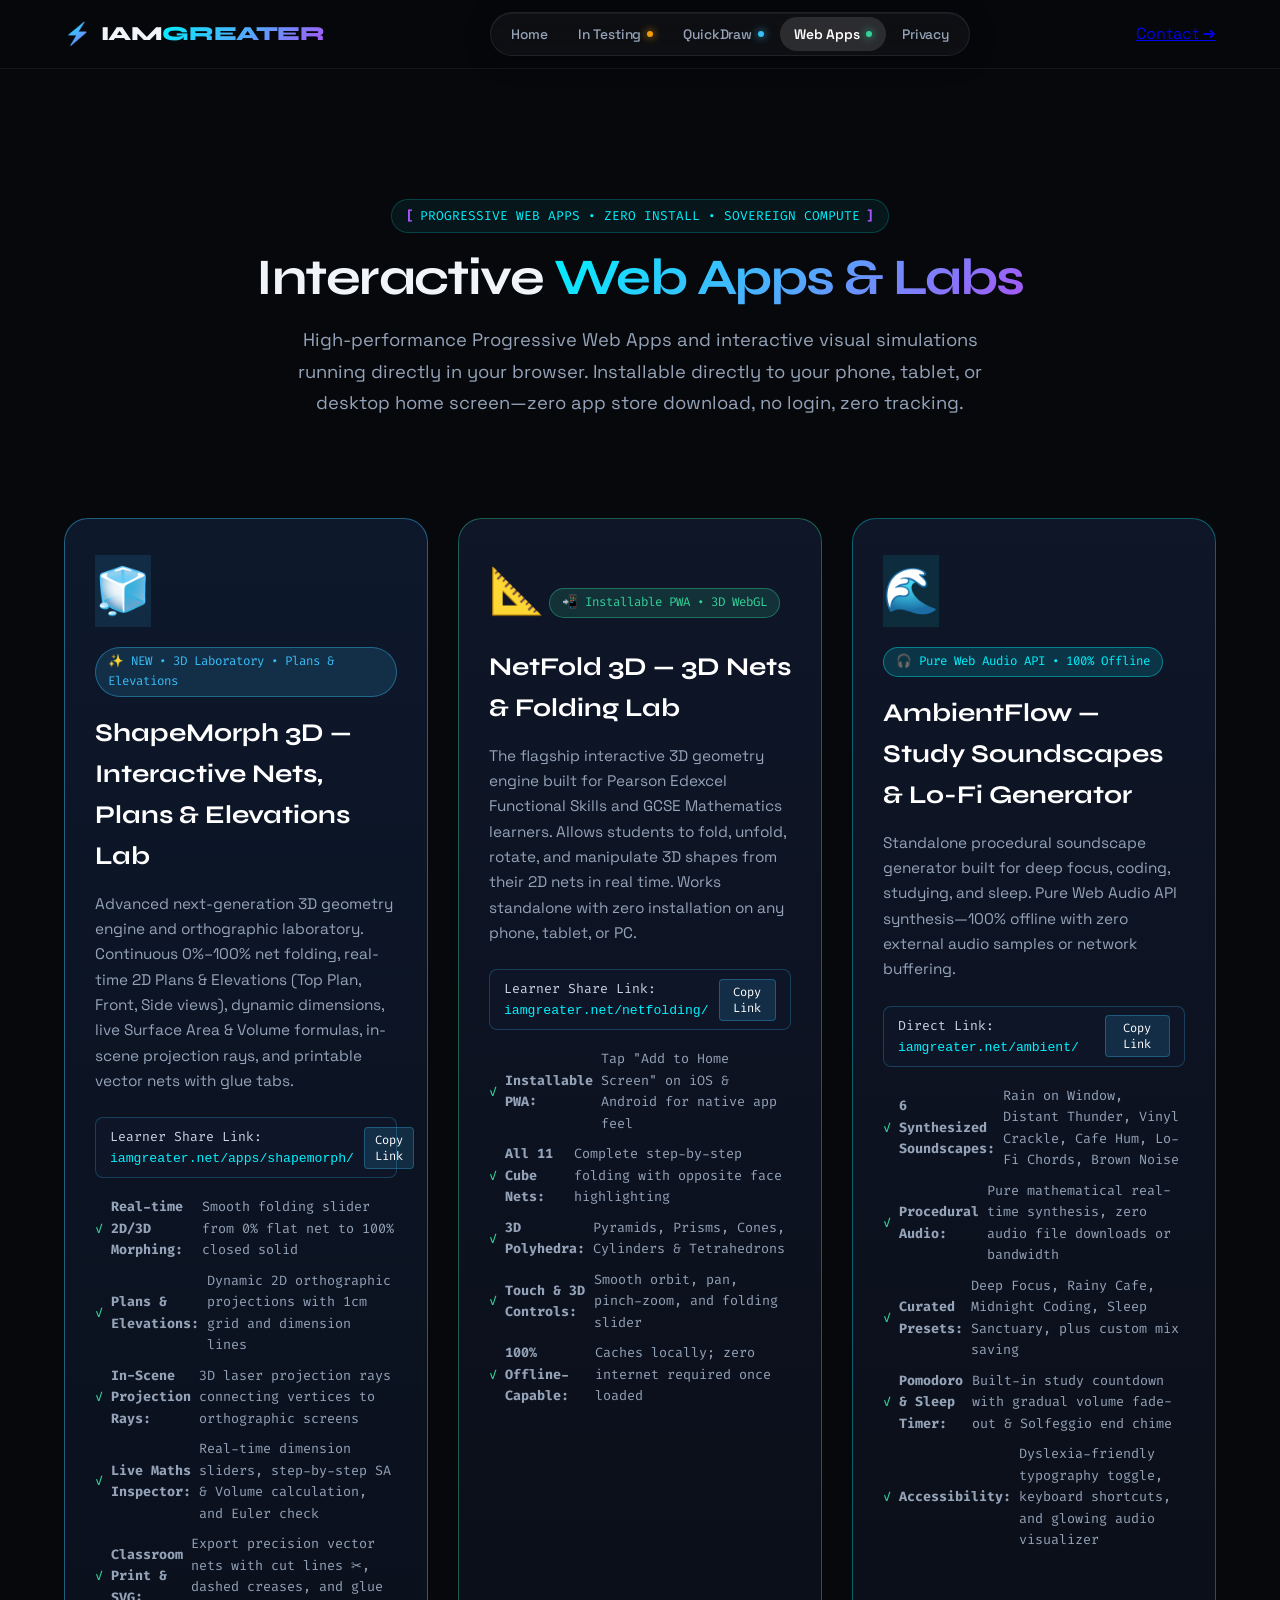
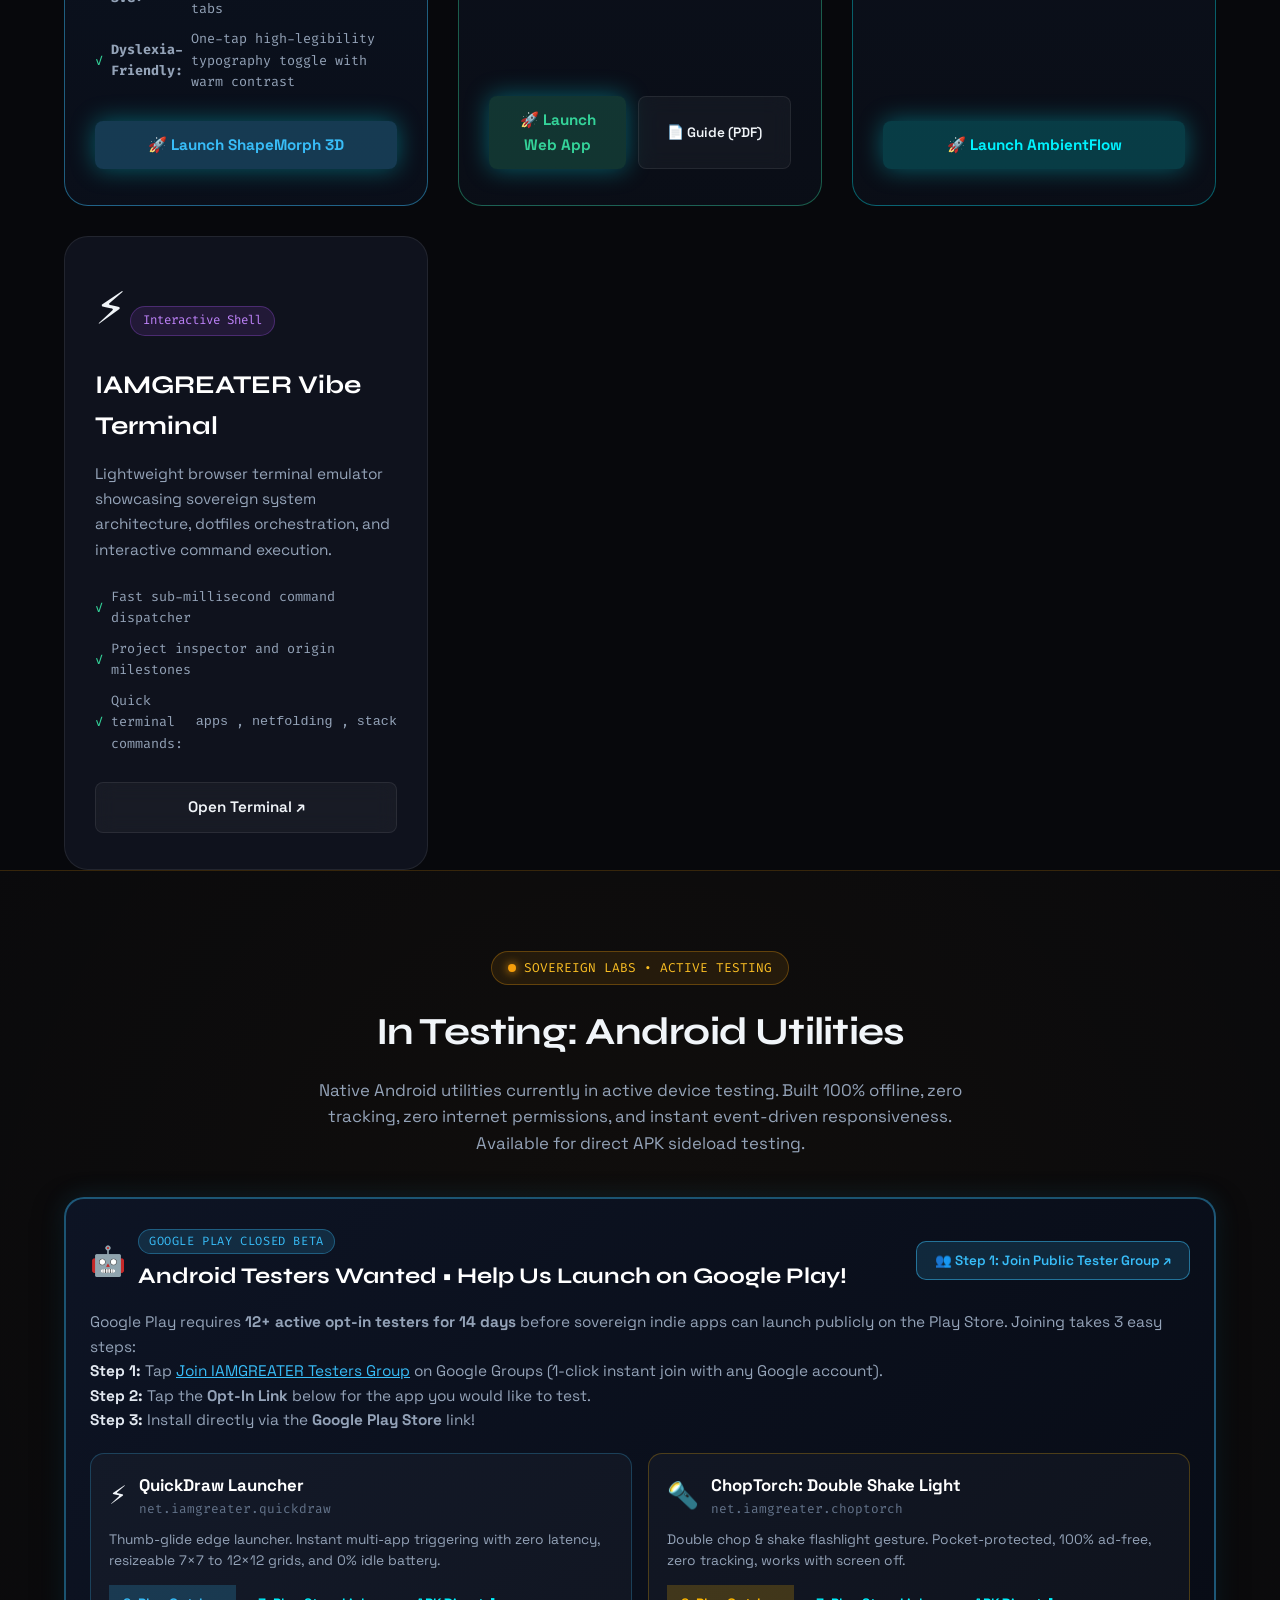
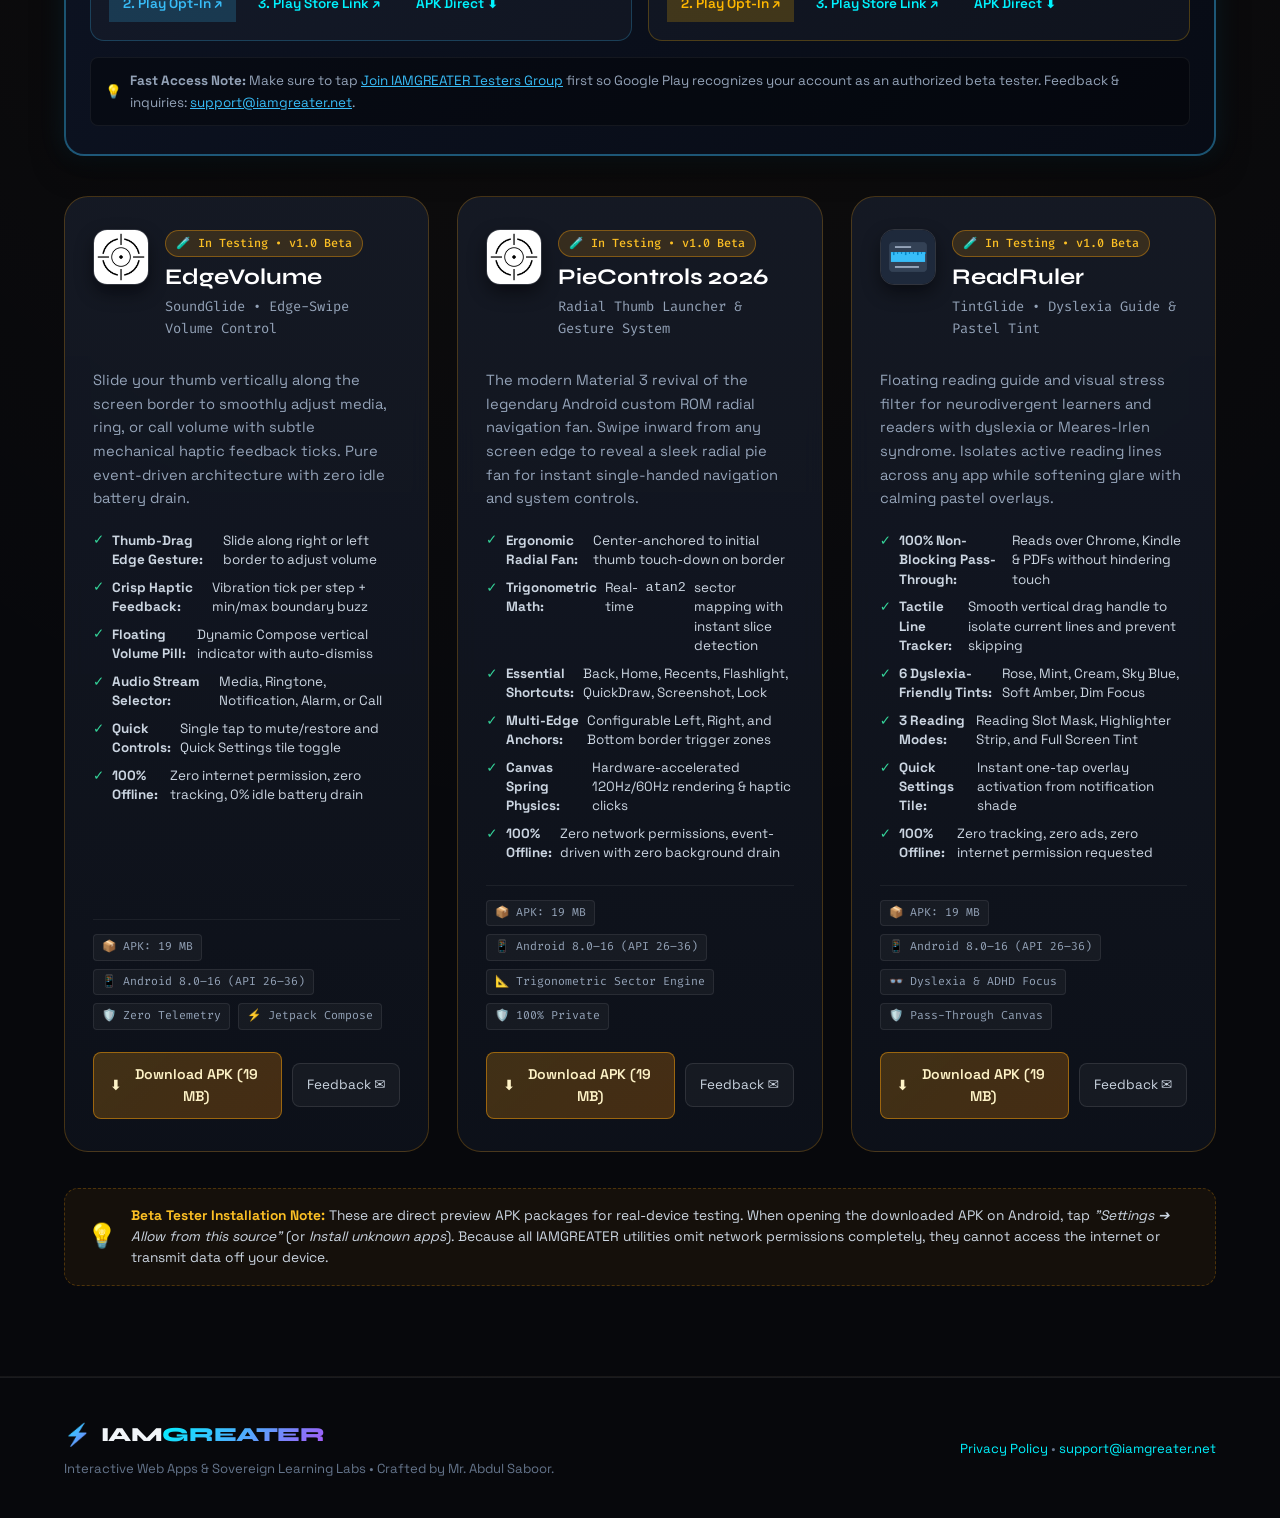
==== commit 22c90cb2: "Update Google Play Closed Beta testing flow to Public Google Group (iamgreater-testers)" ====
--- a/apps/index.html
+++ b/apps/index.html
@@ -351,13 +351,19 @@
               <h3 style="font-family: var(--font-heading); font-size: 1.4rem; color: #fff; margin: 4px 0 0 0;">Android Testers Wanted • Help Us Launch on Google Play!</h3>
             </div>
           </div>
-          <a href="mailto:support@iamgreater.net?subject=Join%20Google%20Play%20Beta%20Testing" class="btn-testing-feedback" style="border-color: rgba(56, 189, 248, 0.4); color: #38bdf8; font-weight: 500;">
-            ✉ Email Your Gmail to Join List
+          <a href="https://groups.google.com/g/iamgreater-testers" target="_blank" rel="noopener" class="btn-testing-feedback" style="border-color: rgba(56, 189, 248, 0.5); background: rgba(56, 189, 248, 0.15); color: #38bdf8; font-weight: 600; padding: 8px 18px; border-radius: 10px;">
+            👥 Step 1: Join Public Tester Group ↗
           </a>
         </div>
         
         <p style="color: #94a3b8; font-size: 0.96rem; line-height: 1.6; margin-bottom: 20px;">
-          Google Play requires <strong>12+ active opt-in testers for 14 days</strong> before sovereign indie apps can be made publicly available on the store. You can help us reach this milestone in two quick steps: tap the <strong>Web Opt-In link</strong> using the Google Account signed into your phone to become an approved tester, then download directly via the <strong>Google Play Store</strong>.
+          Google Play requires <strong>12+ active opt-in testers for 14 days</strong> before sovereign indie apps can launch publicly on the Play Store. Joining takes 3 easy steps:
+          <br>
+          <strong style="color: #e2e8f0;">Step 1:</strong> Tap <a href="https://groups.google.com/g/iamgreater-testers" target="_blank" rel="noopener" style="color: #38bdf8; text-decoration: underline;">Join IAMGREATER Testers Group</a> on Google Groups (1-click instant join with any Google account).
+          <br>
+          <strong style="color: #e2e8f0;">Step 2:</strong> Tap the <strong>Opt-In Link</strong> below for the app you would like to test.
+          <br>
+          <strong style="color: #e2e8f0;">Step 3:</strong> Install directly via the <strong>Google Play Store</strong> link!
         </p>
 
         <div style="display: grid; grid-template-columns: repeat(auto-fit, minmax(280px, 1fr)); gap: 16px;">
@@ -374,8 +380,8 @@
               Thumb-glide edge launcher. Instant multi-app triggering with zero latency, resizeable 7×7 to 12×12 grids, and 0% idle battery.
             </p>
             <div style="display: flex; gap: 8px; flex-wrap: wrap;">
-              <a href="https://play.google.com/apps/testing/net.iamgreater.quickdraw" target="_blank" rel="noopener" class="link-btn primary" style="background: rgba(56, 189, 248, 0.2); border-color: rgba(56, 189, 248, 0.5); color: #38bdf8; font-size: 0.85rem; padding: 8px 14px;">1. Opt-In as Tester ↗</a>
-              <a href="https://play.google.com/store/apps/details?id=net.iamgreater.quickdraw" target="_blank" rel="noopener" class="link-btn" style="font-size: 0.85rem; padding: 8px 14px;">2. Play Store Link ↗</a>
+              <a href="https://play.google.com/apps/testing/net.iamgreater.quickdraw" target="_blank" rel="noopener" class="link-btn primary" style="background: rgba(56, 189, 248, 0.2); border-color: rgba(56, 189, 248, 0.5); color: #38bdf8; font-size: 0.85rem; padding: 8px 14px;">2. Play Opt-In ↗</a>
+              <a href="https://play.google.com/store/apps/details?id=net.iamgreater.quickdraw" target="_blank" rel="noopener" class="link-btn" style="font-size: 0.85rem; padding: 8px 14px;">3. Play Store Link ↗</a>
               <a href="../downloads/quickdraw-latest.apk" class="link-btn" download style="font-size: 0.85rem; padding: 8px 14px;">APK Direct ⬇</a>
             </div>
           </div>
@@ -393,8 +399,8 @@
               Double chop &amp; shake flashlight gesture. Pocket-protected, 100% ad-free, zero tracking, works with screen off.
             </p>
             <div style="display: flex; gap: 8px; flex-wrap: wrap;">
-              <a href="https://play.google.com/apps/testing/net.iamgreater.choptorch" target="_blank" rel="noopener" class="link-btn primary" style="background: rgba(255, 184, 0, 0.2); border-color: rgba(255, 184, 0, 0.5); color: #ffb800; font-size: 0.85rem; padding: 8px 14px;">1. Opt-In as Tester ↗</a>
-              <a href="https://play.google.com/store/apps/details?id=net.iamgreater.choptorch" target="_blank" rel="noopener" class="link-btn" style="font-size: 0.85rem; padding: 8px 14px;">2. Play Store Link ↗</a>
+              <a href="https://play.google.com/apps/testing/net.iamgreater.choptorch" target="_blank" rel="noopener" class="link-btn primary" style="background: rgba(255, 184, 0, 0.2); border-color: rgba(255, 184, 0, 0.5); color: #ffb800; font-size: 0.85rem; padding: 8px 14px;">2. Play Opt-In ↗</a>
+              <a href="https://play.google.com/store/apps/details?id=net.iamgreater.choptorch" target="_blank" rel="noopener" class="link-btn" style="font-size: 0.85rem; padding: 8px 14px;">3. Play Store Link ↗</a>
               <a href="../assets/ChopTorch.apk" class="link-btn" download style="font-size: 0.85rem; padding: 8px 14px;">APK Direct ⬇</a>
             </div>
           </div>
@@ -402,7 +408,7 @@
 
         <div style="margin-top: 16px; padding: 12px 14px; background: rgba(0,0,0,0.35); border-radius: 8px; font-size: 0.84rem; color: #94a3b8; display: flex; align-items: center; gap: 8px; border: 1px solid rgba(255,255,255,0.06);">
           <span>💡</span>
-          <span><strong>Note for Testers:</strong> If Google Play displays <em>"App not available"</em>, your Google Account is not yet on the closed tester whitelist. Simply email <a href="mailto:support@iamgreater.net?subject=Add%20to%20Google%20Play%20Testers" style="color: #38bdf8; text-decoration: underline;">support@iamgreater.net</a> with your Play Store Gmail address and we will add you immediately, or install the direct release APKs without any wait.</span>
+          <span><strong>Fast Access Note:</strong> Make sure to tap <a href="https://groups.google.com/g/iamgreater-testers" target="_blank" rel="noopener" style="color: #38bdf8; text-decoration: underline;">Join IAMGREATER Testers Group</a> first so Google Play recognizes your account as an authorized beta tester. Feedback &amp; inquiries: <a href="mailto:support@iamgreater.net" style="color: #38bdf8; text-decoration: underline;">support@iamgreater.net</a>.</span>
         </div>
       </div>
 
